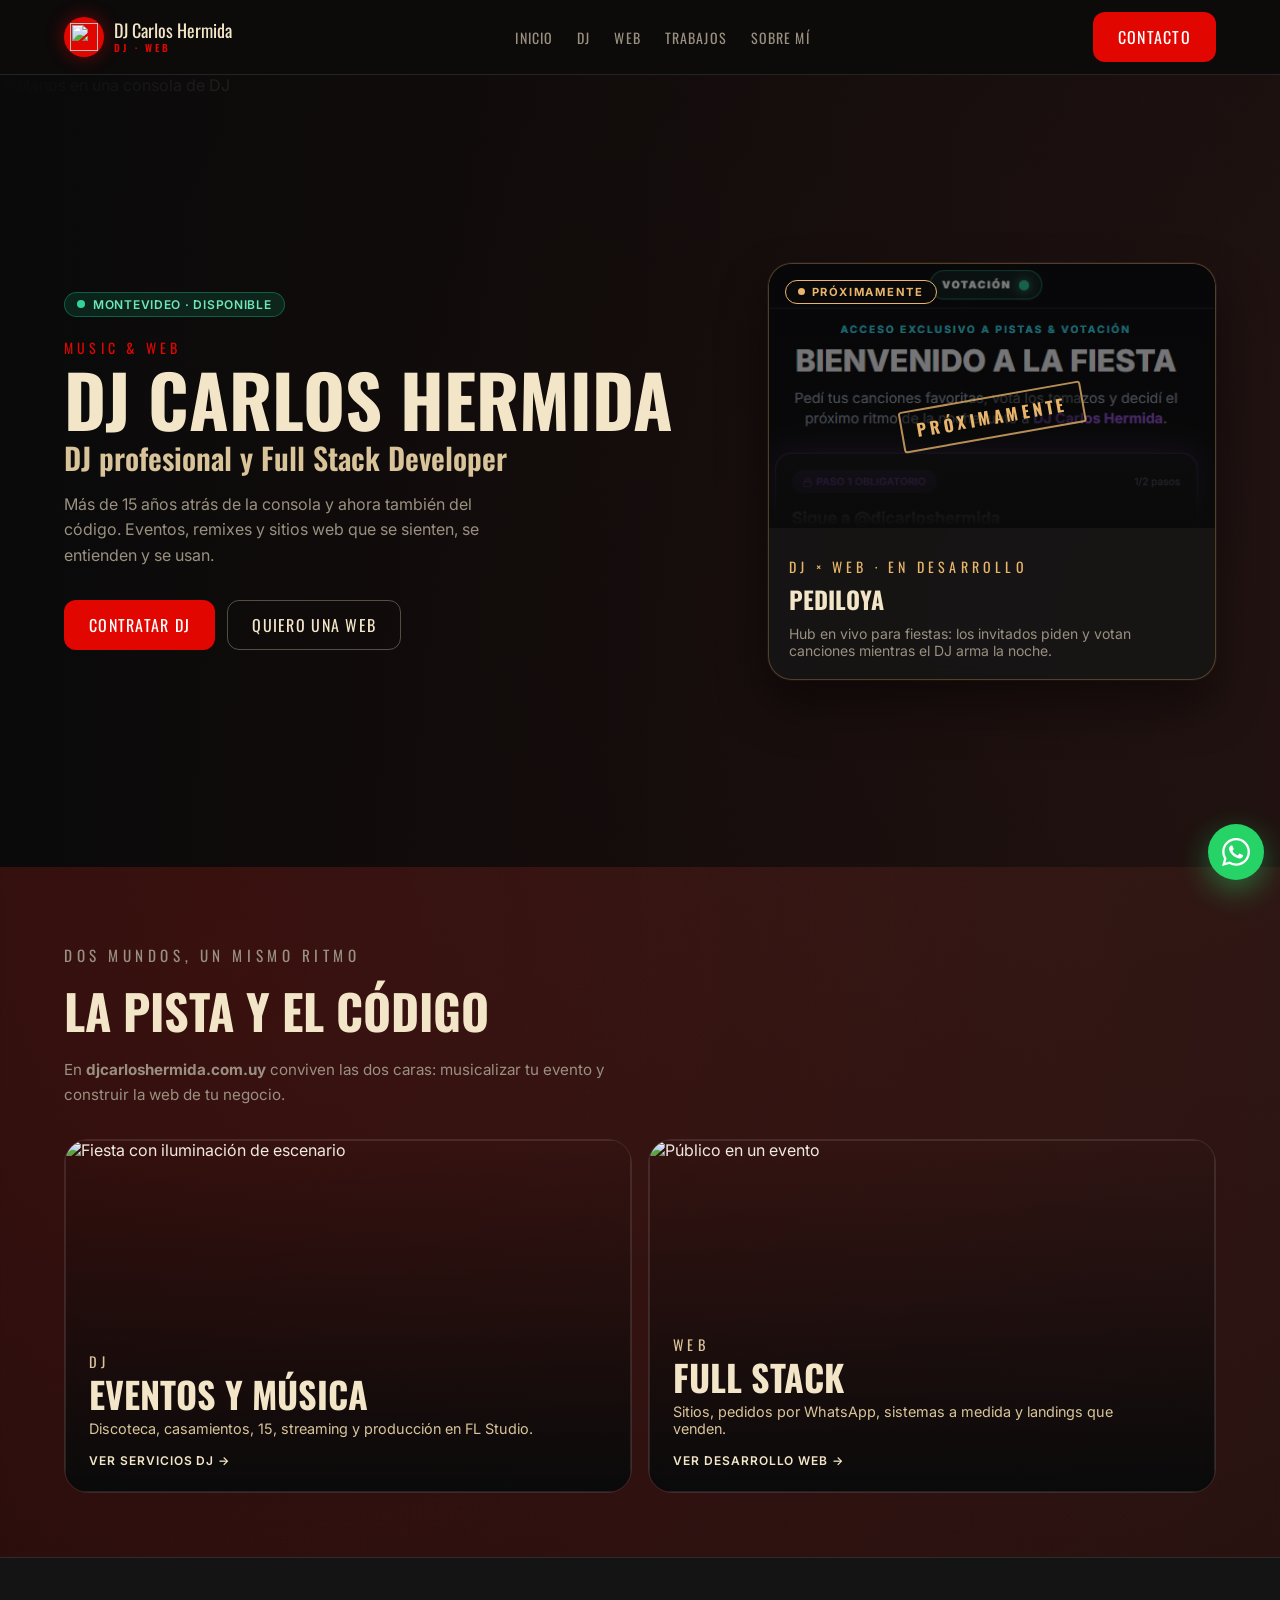
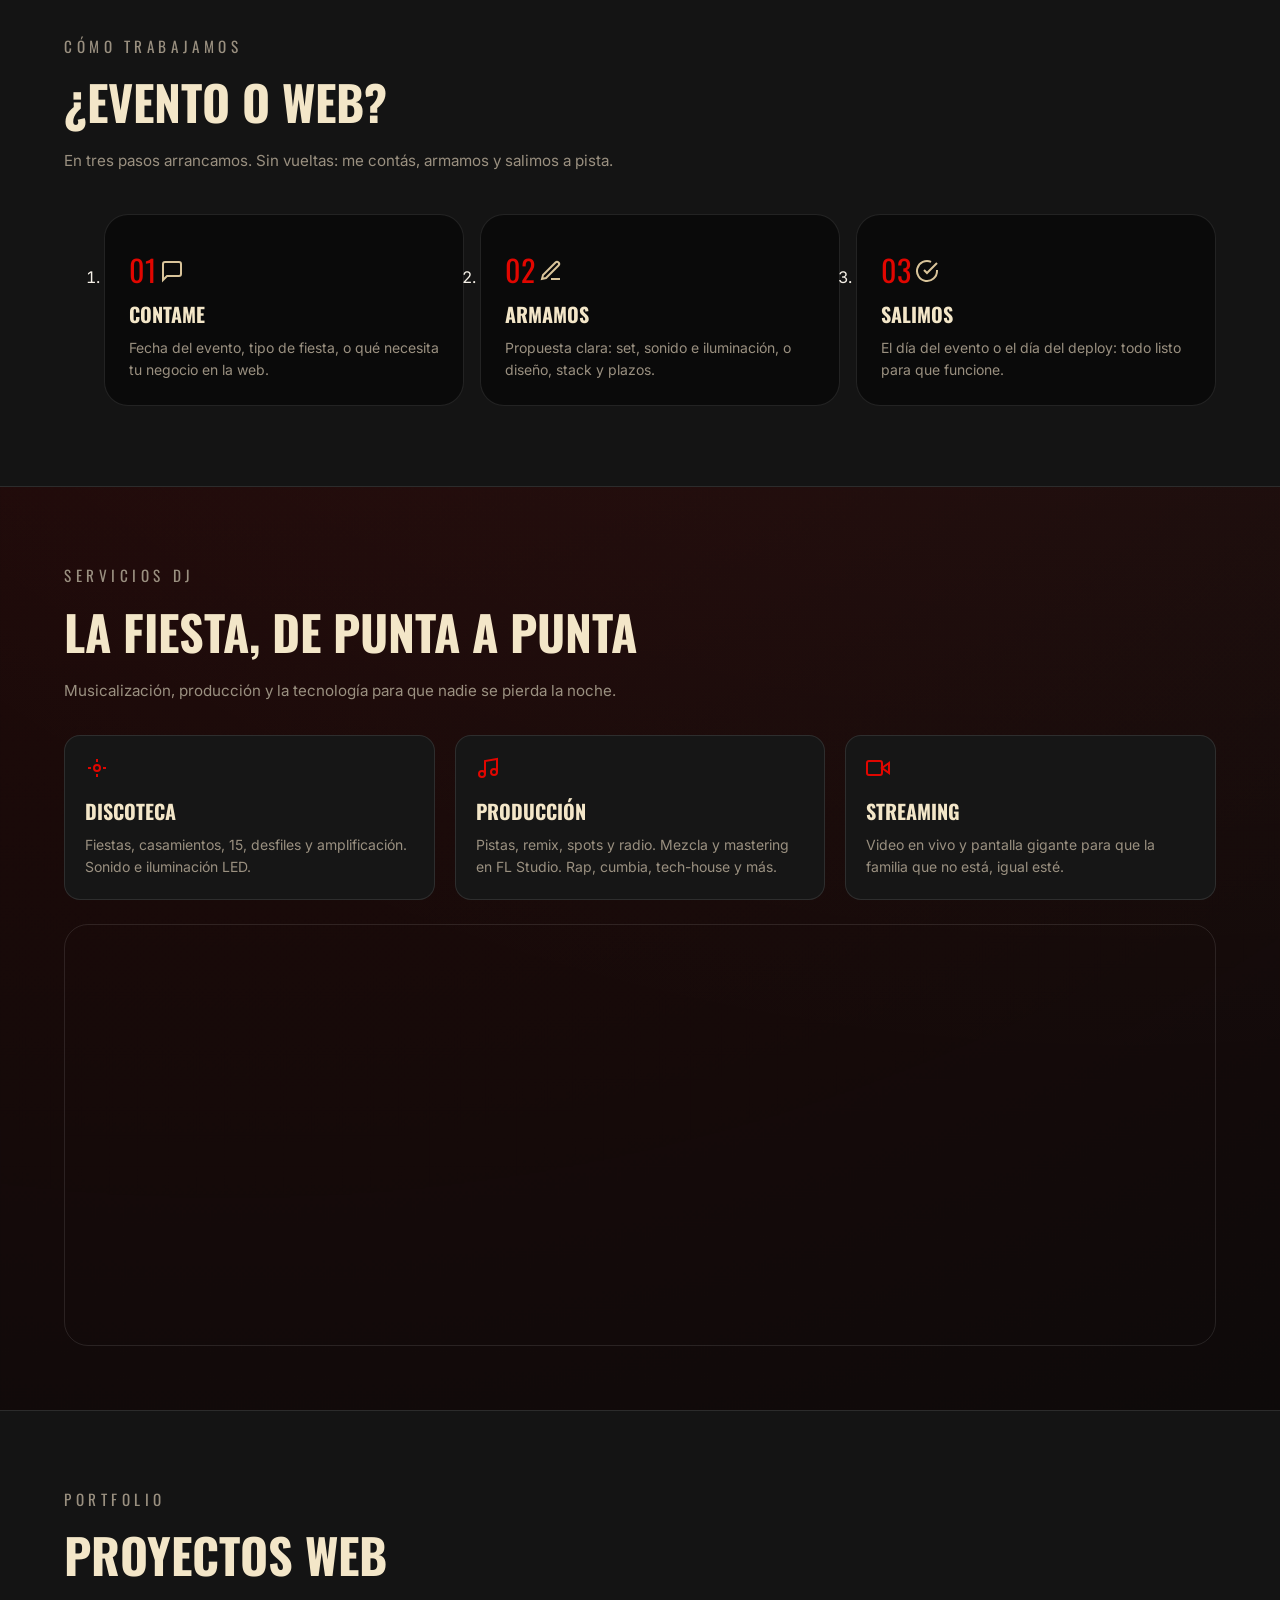
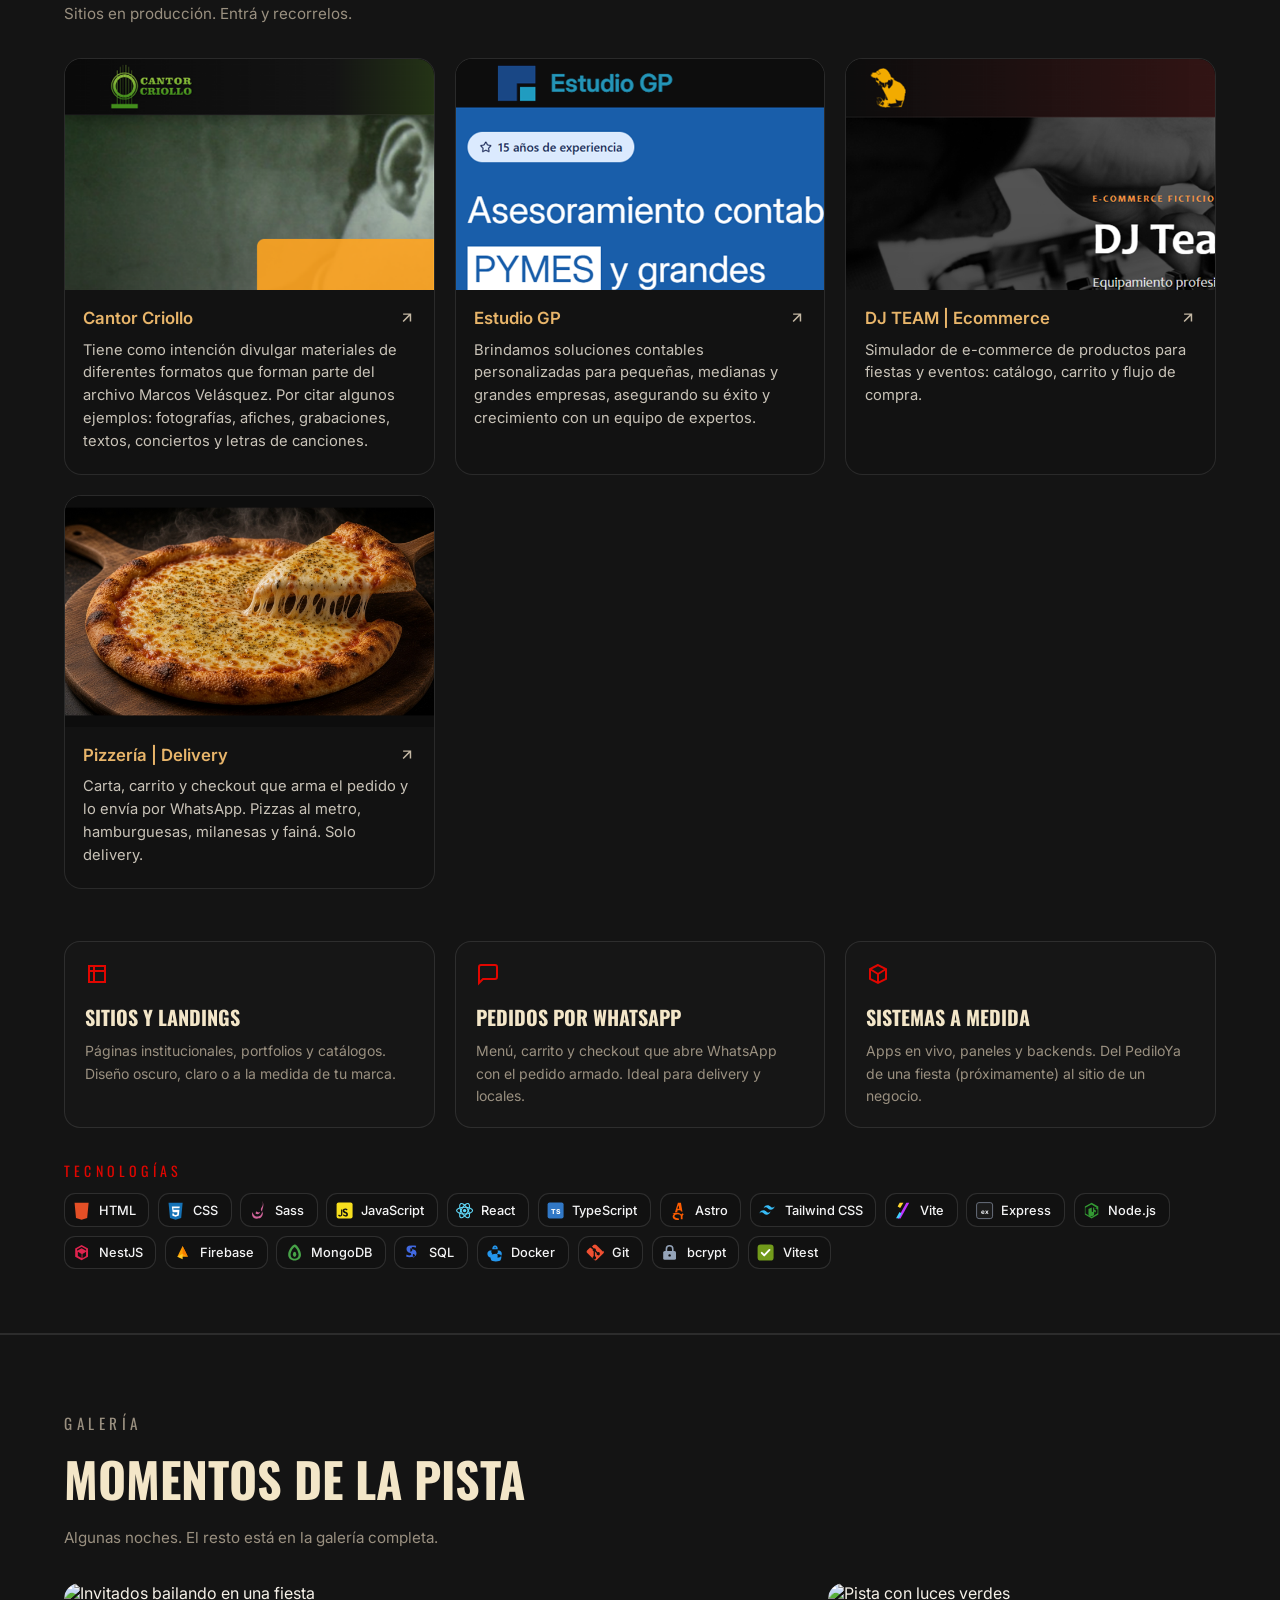
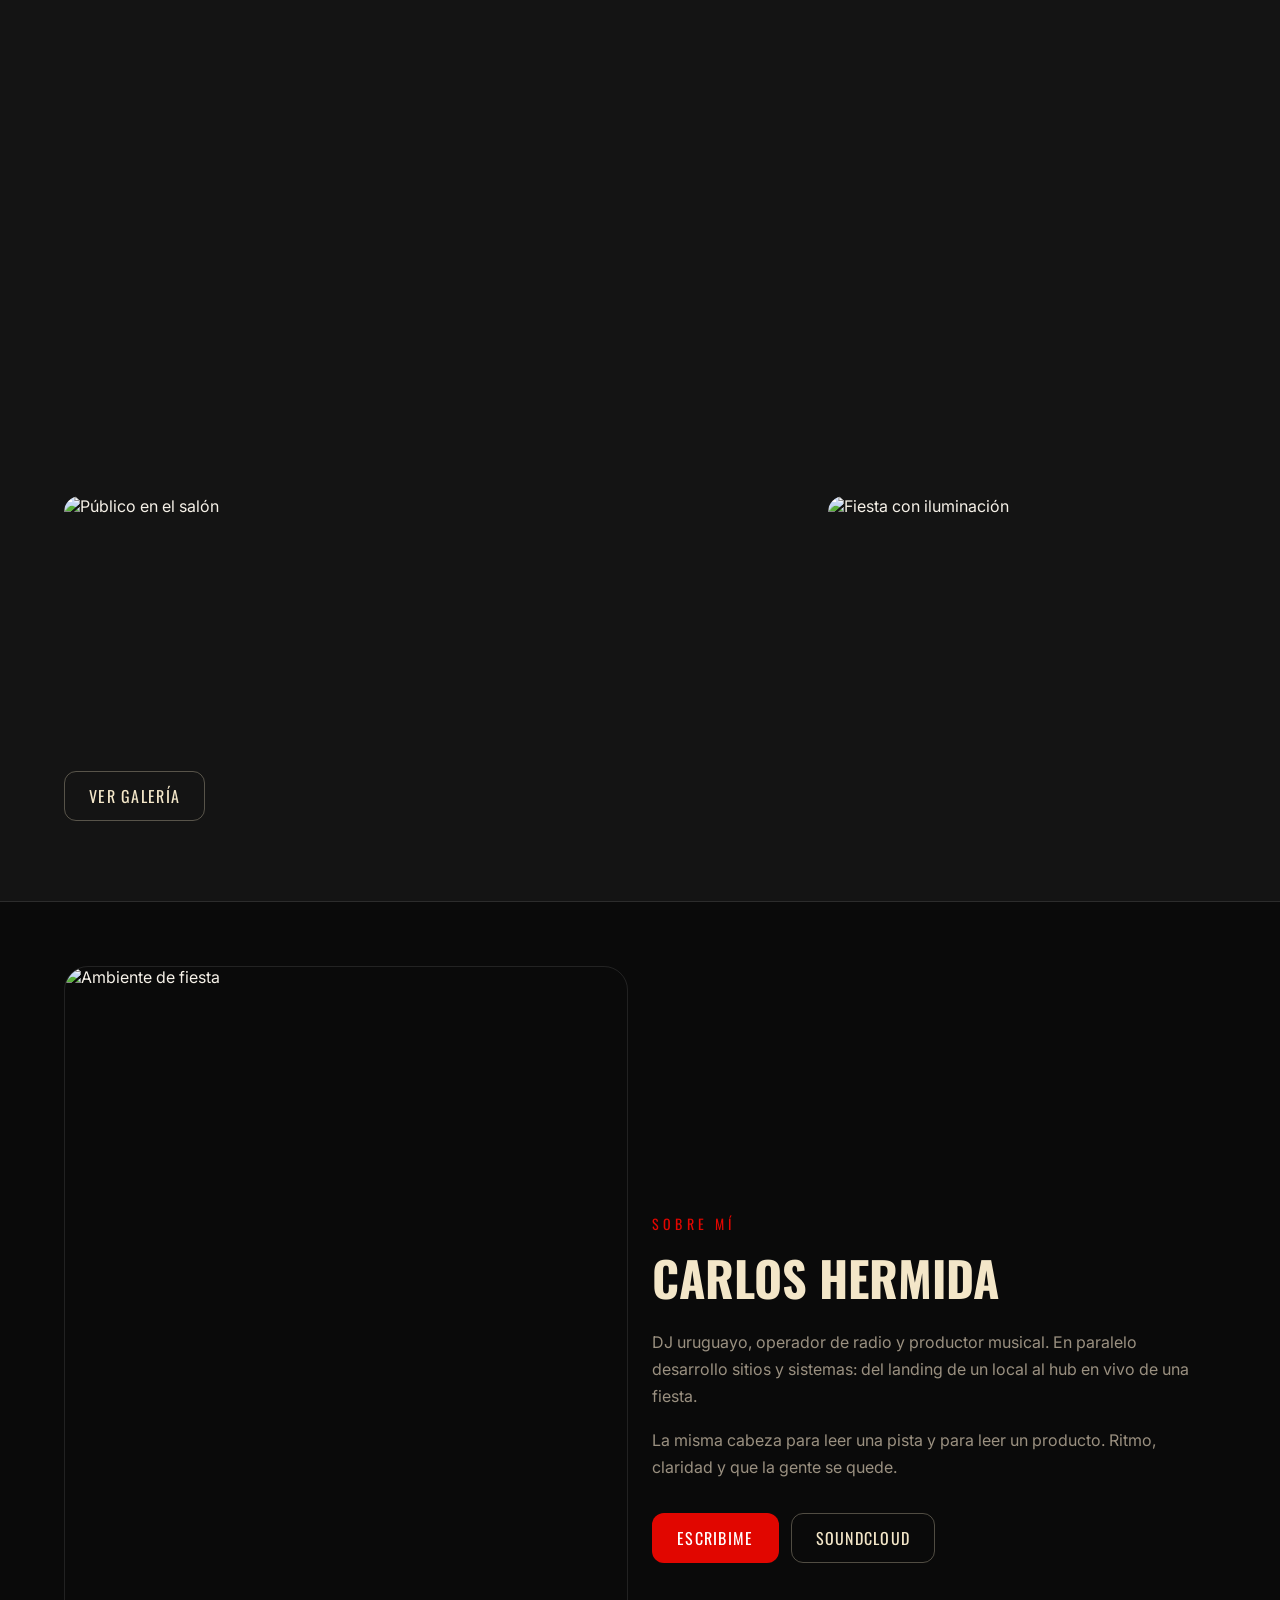
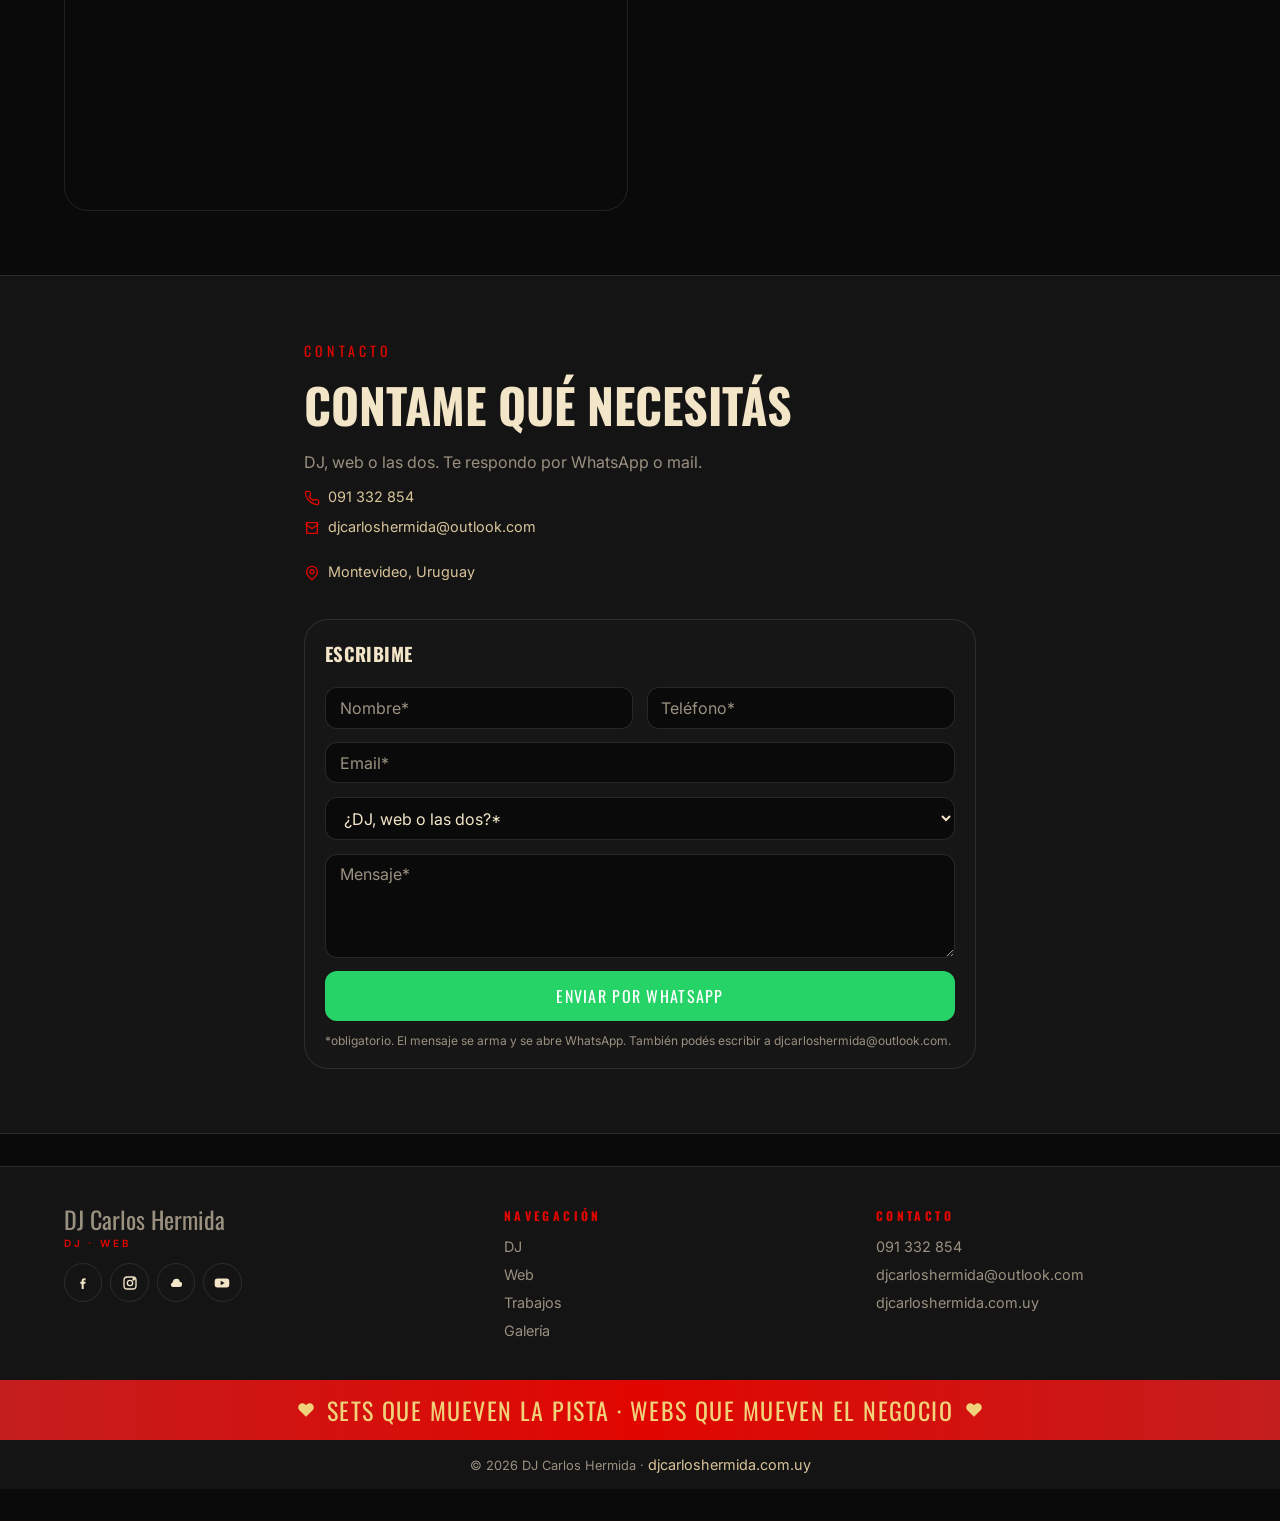
==== index.html @ e72c34e4 "UPDATE" ====
<!DOCTYPE html>
<html lang="es">
<head>
  <meta charset="UTF-8">
  <meta name="viewport" content="width=device-width, initial-scale=1.0, viewport-fit=cover">
  <meta name="theme-color" content="#0a0a0a">
  <title>DJ Carlos Hermida | DJ y Full Stack Developer en Montevideo</title>
  <meta name="description" content="DJ Carlos Hermida — DJ profesional y Full Stack Developer en Montevideo. Eventos, remixes y sitios web a medida. Music & Web en djcarloshermida.com.uy.">
  <link rel="canonical" href="https://djcarloshermida.com.uy/">
  <link rel="shortcut icon" href="img/favicon.ico" type="image/x-icon">
  <meta property="og:type" content="website">
  <meta property="og:locale" content="es_UY">
  <meta property="og:url" content="https://djcarloshermida.com.uy/">
  <meta property="og:title" content="DJ Carlos Hermida | DJ y Full Stack Developer">
  <meta property="og:description" content="Sets que mueven la pista. Webs que mueven el negocio. Eventos, producción musical y desarrollo web en Montevideo.">
  <meta property="og:image" content="https://djcarloshermida.com.uy/img/mbr-1620x1080.jpg">
  <meta property="og:site_name" content="DJ Carlos Hermida">
  <meta name="twitter:card" content="summary_large_image">
  <link rel="preconnect" href="https://fonts.googleapis.com">
  <link rel="preconnect" href="https://fonts.gstatic.com" crossorigin>
  <link href="https://fonts.googleapis.com/css2?family=Inter:wght@400;500;600;700&family=Oswald:wght@400;500;600;700&display=swap" rel="stylesheet">
  <link rel="stylesheet" href="css/site.css">
  <script type="application/ld+json">
  {
    "@context": "https://schema.org",
    "@type": "Person",
    "name": "Carlos Hermida",
    "alternateName": "DJ Carlos Hermida",
    "url": "https://djcarloshermida.com.uy/",
    "email": "djcarloshermida@outlook.com",
    "telephone": "+59891332854",
    "jobTitle": ["DJ", "Full Stack Developer"],
    "address": {
      "@type": "PostalAddress",
      "addressLocality": "Montevideo",
      "addressCountry": "UY"
    },
    "sameAs": [
      "https://www.facebook.com/djcarloshermida",
      "https://instagram.com/djcarloshermida",
      "https://soundcloud.com/djcarloshermida",
      "https://twitter.com/djcarloshermida",
      "https://www.youtube.com/djcarloshermida"
    ]
  }
  </script>
</head>
<body>
  <div class="texture site">
    <header class="header">
      <div class="wrap header-inner">
        <a class="brand" href="#inicio" aria-label="DJ Carlos Hermida inicio">
          <span class="brand-mark">
            <img src="img/logo2.png" alt="" width="40" height="40">
          </span>
          <span class="brand-title">
            DJ Carlos Hermida
            <span class="brand-sub">DJ · WEB</span>
          </span>
        </a>
        <nav class="nav-desktop" aria-label="Principal">
          <a href="#inicio">Inicio</a>
          <a href="#dj">DJ</a>
          <a href="#web">Web</a>
          <a href="#web">Trabajos</a>
          <a href="#sobre">Sobre mí</a>
        </nav>
        <div class="header-actions">
          <a class="btn btn-red" href="#contacto">Contacto</a>
          <button class="icon-btn nav-toggle" type="button" aria-label="Abrir menú" aria-expanded="false" data-nav-toggle>
            <svg width="20" height="20" viewBox="0 0 24 24" fill="none" stroke="currentColor" stroke-width="2" aria-hidden="true"><path d="M4 6h16M4 12h16M4 18h16"/></svg>
          </button>
        </div>
      </div>
      <nav class="nav-mobile wrap" data-nav-mobile aria-label="Móvil">
        <a href="#inicio">Inicio</a>
        <a href="#dj">DJ</a>
        <a href="#web">Web</a>
        <a href="#web">Trabajos</a>
        <a href="#sobre">Sobre mí</a>
        <a href="#contacto">Contacto</a>
      </nav>
    </header>

    <main>
      <section class="hero" id="inicio">
        <img class="hero-bg" src="img/mbr-1620x1080.jpg" alt="Manos en una consola de DJ" width="1620" height="1080">
        <div class="hero-overlay"></div>
        <div class="wrap hero-grid">
          <div>
            <span class="badge"><span class="badge-dot"></span> Montevideo · disponible</span>
            <p class="kicker" style="margin-top:1.25rem">MUSIC &amp; WEB</p>
            <h1>
              DJ Carlos Hermida
              <span class="hero-tag">DJ profesional y Full Stack Developer</span>
            </h1>
            <p class="lead">
              Más de 15 años atrás de la consola y ahora también del código.
              Eventos, remixes y sitios web que se sienten, se entienden y se usan.
            </p>
            <div class="hero-actions">
              <a class="btn btn-red" href="#dj">Contratar DJ</a>
              <a class="btn btn-ghost" href="#web">Quiero una web</a>
            </div>
          </div>

          <article class="feature-card feature-soon" aria-label="PediloYa, próximamente">
            <div class="feature-card-media">
              <img src="img/pediloya.png" alt="Vista previa de PediloYa: votación de canciones en la fiesta" width="1200" height="800">
              <span class="chip chip-soon">Próximamente</span>
              <span class="soon-stamp" aria-hidden="true">Próximamente</span>
            </div>
            <div class="feature-card-body">
              <p class="kicker">DJ × WEB · EN DESARROLLO</p>
              <h2>PediloYa</h2>
              <p>Hub en vivo para fiestas: los invitados piden y votan canciones mientras el DJ arma la noche.</p>
            </div>
          </article>
        </div>
      </section>

      <section class="section" id="caminos">
        <div class="wrap">
          <div class="section-head">
            <p class="kicker">DOS MUNDOS, UN MISMO RITMO</p>
            <h2>La pista y el código</h2>
            <p>
              En <strong>djcarloshermida.com.uy</strong> conviven las dos caras:
              musicalizar tu evento y construir la web de tu negocio.
            </p>
          </div>
          <div class="tracks">
            <a class="track" href="#dj">
              <img src="galeria/assets/images/5-1200x800.jpg" alt="Fiesta con iluminación de escenario" width="1200" height="800">
              <div class="track-shade"></div>
              <div class="track-body">
                <p class="kicker">DJ</p>
                <h3>Eventos y música</h3>
                <p>Discoteca, casamientos, 15, streaming y producción en FL Studio.</p>
                <span class="track-link">Ver servicios DJ →</span>
              </div>
            </a>
            <a class="track" href="#web">
              <img src="galeria/assets/images/11-1200x800.jpg" alt="Público en un evento" width="1200" height="800">
              <div class="track-shade"></div>
              <div class="track-body">
                <p class="kicker">WEB</p>
                <h3>Full Stack</h3>
                <p>Sitios, pedidos por WhatsApp, sistemas a medida y landings que venden.</p>
                <span class="track-link">Ver desarrollo web →</span>
              </div>
            </a>
          </div>
        </div>
      </section>

      <section class="section section-ink" id="proceso">
        <div class="wrap">
          <div class="section-head">
            <p class="kicker">CÓMO TRABAJAMOS</p>
            <h2>¿Evento o web?</h2>
            <p>En tres pasos arrancamos. Sin vueltas: me contás, armamos y salimos a pista.</p>
          </div>
          <ol class="grid-3">
            <li class="card">
              <span class="step-n">01</span>
              <svg class="icon" style="margin-top:1.25rem" viewBox="0 0 24 24" fill="none" stroke="currentColor" stroke-width="2" aria-hidden="true"><path d="M21 15a2 2 0 0 1-2 2H7l-4 4V5a2 2 0 0 1 2-2h14a2 2 0 0 1 2 2z"/></svg>
              <h3>Contame</h3>
              <p>Fecha del evento, tipo de fiesta, o qué necesita tu negocio en la web.</p>
            </li>
            <li class="card">
              <span class="step-n">02</span>
              <svg class="icon" style="margin-top:1.25rem" viewBox="0 0 24 24" fill="none" stroke="currentColor" stroke-width="2" aria-hidden="true"><path d="M12 20h9"/><path d="M16.5 3.5a2.1 2.1 0 0 1 3 3L7 19l-4 1 1-4Z"/></svg>
              <h3>Armamos</h3>
              <p>Propuesta clara: set, sonido e iluminación, o diseño, stack y plazos.</p>
            </li>
            <li class="card">
              <span class="step-n">03</span>
              <svg class="icon" style="margin-top:1.25rem" viewBox="0 0 24 24" fill="none" stroke="currentColor" stroke-width="2" aria-hidden="true"><path d="M22 11.08V12a10 10 0 1 1-5.93-9.14"/><path d="m22 4-10 10-3-3"/></svg>
              <h3>Salimos</h3>
              <p>El día del evento o el día del deploy: todo listo para que funcione.</p>
            </li>
          </ol>
        </div>
      </section>

      <section class="section" id="dj">
        <div class="wrap">
          <div class="section-head">
            <p class="kicker">SERVICIOS DJ</p>
            <h2>La fiesta, de punta a punta</h2>
            <p>Musicalización, producción y la tecnología para que nadie se pierda la noche.</p>
          </div>
          <div class="svc-list">
            <article class="svc">
              <svg class="icon icon-red" viewBox="0 0 24 24" fill="none" stroke="currentColor" stroke-width="2" aria-hidden="true"><circle cx="12" cy="12" r="3"/><path d="M3 12h3m12 0h3M12 3v3m0 12v3"/></svg>
              <h3>Discoteca</h3>
              <p>Fiestas, casamientos, 15, desfiles y amplificación. Sonido e iluminación LED.</p>
            </article>
            <article class="svc">
              <svg class="icon icon-red" viewBox="0 0 24 24" fill="none" stroke="currentColor" stroke-width="2" aria-hidden="true"><path d="M9 18V5l12-2v13"/><circle cx="6" cy="18" r="3"/><circle cx="18" cy="16" r="3"/></svg>
              <h3>Producción</h3>
              <p>Pistas, remix, spots y radio. Mezcla y mastering en FL Studio. Rap, cumbia, tech-house y más.</p>
            </article>
            <article class="svc">
              <svg class="icon icon-red" viewBox="0 0 24 24" fill="none" stroke="currentColor" stroke-width="2" aria-hidden="true"><path d="M23 7 16 12 23 17z"/><rect x="1" y="5" width="15" height="14" rx="2"/></svg>
              <h3>Streaming</h3>
              <p>Video en vivo y pantalla gigante para que la familia que no está, igual esté.</p>
            </article>
          </div>

          <div class="remix-frame" id="remix">
            <iframe
              title="Playlist Cachengue en SoundCloud"
              src="https://w.soundcloud.com/player/?url=https%3A//api.soundcloud.com/playlists/1186284883&color=%23e10600&auto_play=false&hide_related=false&show_comments=true&show_user=true&show_reposts=false&show_teaser=true"
              allow="autoplay"
              loading="lazy"></iframe>
          </div>
        </div>
      </section>

      <section class="section section-ink" id="web">
        <div class="wrap">
          <div class="section-head">
            <p class="kicker">PORTFOLIO</p>
            <h2>Proyectos web</h2>
            <p>Sitios en producción. Entrá y recorrelos.</p>
          </div>
          <div class="folio-grid">
            <a class="folio folio-shot" href="https://cantorcriolloweb.vercel.app/" target="_blank" rel="noopener noreferrer">
              <div class="folio-media">
                <img src="img/portfolio/cantor.png" alt="Captura del sitio Cantor Criollo" width="1280" height="800">
              </div>
              <div class="folio-body">
                <h3>
                  Cantor Criollo
                  <svg viewBox="0 0 24 24" fill="none" stroke="currentColor" stroke-width="2" aria-hidden="true"><path d="M7 17 17 7M7 7h10v10"/></svg>
                </h3>
                <p>Tiene como intención divulgar materiales de diferentes formatos que forman parte del archivo Marcos Velásquez. Por citar algunos ejemplos: fotografías, afiches, grabaciones, textos, conciertos y letras de canciones.</p>
              </div>
            </a>
            <a class="folio folio-shot" href="https://estudiogp.uy/" target="_blank" rel="noopener noreferrer">
              <div class="folio-media">
                <img src="img/portfolio/estudiogp.png" alt="Captura del sitio Estudio GP" width="1280" height="800">
              </div>
              <div class="folio-body">
                <h3>
                  Estudio GP
                  <svg viewBox="0 0 24 24" fill="none" stroke="currentColor" stroke-width="2" aria-hidden="true"><path d="M7 17 17 7M7 7h10v10"/></svg>
                </h3>
                <p>Brindamos soluciones contables personalizadas para pequeñas, medianas y grandes empresas, asegurando su éxito y crecimiento con un equipo de expertos.</p>
              </div>
            </a>
            <a class="folio folio-shot" href="https://djcarloshermida.vercel.app/" target="_blank" rel="noopener noreferrer">
              <div class="folio-media">
                <img src="img/portfolio/djteam.png" alt="Captura del e-commerce DJ Team" width="1280" height="800">
              </div>
              <div class="folio-body">
                <h3>
                  DJ TEAM | Ecommerce
                  <svg viewBox="0 0 24 24" fill="none" stroke="currentColor" stroke-width="2" aria-hidden="true"><path d="M7 17 17 7M7 7h10v10"/></svg>
                </h3>
                <p>Simulador de e-commerce de productos para fiestas y eventos: catálogo, carrito y flujo de compra.</p>
              </div>
            </a>
            <a class="folio" href="https://demopizzeriauy.vercel.app/" target="_blank" rel="noopener noreferrer">
              <div class="folio-media">
                <img src="img/portfolio/pizzeria.png" alt="Captura del sitio de pizzería con delivery" width="1280" height="800">
              </div>
              <div class="folio-body">
                <h3>
                  Pizzería | Delivery
                  <svg viewBox="0 0 24 24" fill="none" stroke="currentColor" stroke-width="2" aria-hidden="true"><path d="M7 17 17 7M7 7h10v10"/></svg>
                </h3>
                <p>Carta, carrito y checkout que arma el pedido y lo envía por WhatsApp. Pizzas al metro, hamburguesas, milanesas y fainá. Solo delivery.</p>
              </div>
            </a>
          </div>
          <div class="svc-list web-services">
            <article class="svc card-alt">
              <svg class="icon icon-red" viewBox="0 0 24 24" fill="none" stroke="currentColor" stroke-width="2" aria-hidden="true"><path d="M4 4h16v16H4z"/><path d="M4 9h16M9 4v16"/></svg>
              <h3>Sitios y landings</h3>
              <p>Páginas institucionales, portfolios y catálogos. Diseño oscuro, claro o a la medida de tu marca.</p>
            </article>
            <article class="svc card-alt">
              <svg class="icon icon-red" viewBox="0 0 24 24" fill="none" stroke="currentColor" stroke-width="2" aria-hidden="true"><path d="M21 15a2 2 0 0 1-2 2H7l-4 4V5a2 2 0 0 1 2-2h14a2 2 0 0 1 2 2z"/></svg>
              <h3>Pedidos por WhatsApp</h3>
              <p>Menú, carrito y checkout que abre WhatsApp con el pedido armado. Ideal para delivery y locales.</p>
            </article>
            <article class="svc card-alt">
              <svg class="icon icon-red" viewBox="0 0 24 24" fill="none" stroke="currentColor" stroke-width="2" aria-hidden="true"><path d="M12 3 4 7v10l8 4 8-4V7z"/><path d="M12 12 4 7m8 5 8-5m-8 5v9"/></svg>
              <h3>Sistemas a medida</h3>
              <p>Apps en vivo, paneles y backends. Del PediloYa de una fiesta (próximamente) al sitio de un negocio.</p>
            </article>
          </div>
          <p class="kicker stack-label">TECNOLOGÍAS</p>
          <ul class="stack">
            <li class="tech">
              <svg viewBox="0 0 24 24" aria-hidden="true"><path fill="#E34F26" d="M3.2 2.1h17.6L19 21.2 12 23.3 5 21.2 3.2 2.1zm4.9 7.2 5.9.2.2 5.3-3.2.9-3.1-.8-.2-1.9h1.7l.1.9 1.5.4 1.5-.4.2-2H8.3L8 7.1h8.4l-.2 2.1H8.1z"/></svg>
              HTML
            </li>
            <li class="tech">
              <svg viewBox="0 0 24 24" aria-hidden="true"><path fill="#1572B6" d="M3.2 2.1h17.6L19 21.2 12 23.3 5 21.2 3.2 2.1z"/><path fill="#fff" d="M6.8 6.8h10.4l-.3 2.3H9.2l.2 2h7.4l-.8 7.1L12 19.6l-3.9-1.1-.3-2.8h2.1l.1 1.3 2 .5 2-.5.3-2.8H8.3L7.3 6.8h-.5z"/></svg>
              CSS
            </li>
            <li class="tech">
              <svg viewBox="0 0 24 24" aria-hidden="true"><path fill="#CF649A" d="M12.8 21.3c-2.5 1.5-5.8 1.2-7.7-1-1.5-1.8-1.7-4.4-.7-6.4.3 1.8 1.2 3.4 2.6 4.4 2.4 1.8 5.8 1.5 7.8-.7 1.3-1.4 1.7-3.3 1.3-5.1.9 1.3 1.3 2.9 1 4.5-.4 2.2-1.9 4-3.9 4.9l-.4-.6zm4.4-4.7c-2.4-3.4.4-7.2.7-10.6.3-2.4-.4-4.5-1.4-6 1.7 3.1.4 6.5-.4 7.5-1.2 1.4-1.4 2.4-1.2 3.4.3 1.3 1.2 2.1 1.2 2.1s.6.9 1.1 2.1c.3.7.2 1.2 0 1.5zM8.4 14.8c.1-.8.5-1.5 1.1-2 .6.9 1.6 1.5 2.7 1.5.6 0 1.1-.1 1.6-.4-.1.9-.6 1.7-1.4 2.1-1.4.8-3.1.4-4-.1v-1.1z"/></svg>
              Sass
            </li>
            <li class="tech">
              <svg viewBox="0 0 24 24" aria-hidden="true"><rect width="20" height="20" x="2" y="2" rx="2.5" fill="#F7DF1E"/><path fill="#111" d="M9.2 16.7c0 1.7-1 2.6-2.6 2.6-1.4 0-2.3-.7-2.8-1.6l1.3-.8c.3.6.7 1 1.4 1 .7 0 1.1-.3 1.1-1.4v-6h1.6v6.2zm3.7 2.5c-1.6 0-2.6-.8-3.1-1.8l1.3-.8c.4.8.9 1.2 1.8 1.2.8 0 1.3-.4 1.3-1 0-.7-.5-1-1.5-1.4l-.5-.2c-1.5-.6-2.5-1.4-2.5-3.1 0-1.6 1.2-2.7 3.1-2.7 1.3 0 2.3.5 3 1.7l-1.3.8c-.3-.6-.8-.9-1.7-.9-.7 0-1.2.4-1.2 1 0 .6.4 1 1.5 1.4l.5.2c1.7.7 2.6 1.5 2.6 3.2 0 1.8-1.4 2.8-3.3 2.8z"/></svg>
              JavaScript
            </li>
            <li class="tech">
              <svg viewBox="0 0 24 24" aria-hidden="true"><circle cx="12" cy="12" r="2.1" fill="#61DAFB"/><g fill="none" stroke="#61DAFB" stroke-width="1.4"><ellipse cx="12" cy="12" rx="10" ry="4.2"/><ellipse cx="12" cy="12" rx="10" ry="4.2" transform="rotate(60 12 12)"/><ellipse cx="12" cy="12" rx="10" ry="4.2" transform="rotate(120 12 12)"/></g></svg>
              React
            </li>
            <li class="tech">
              <svg viewBox="0 0 24 24" aria-hidden="true"><rect width="20" height="20" x="2" y="2" rx="2.5" fill="#3178C6"/><text x="12" y="16.2" text-anchor="middle" fill="#fff" font-size="8.5" font-weight="800" font-family="Inter,Arial,sans-serif">TS</text></svg>
              TypeScript
            </li>
            <li class="tech">
              <svg viewBox="0 0 24 24" aria-hidden="true"><path fill="#FF5D01" d="M12.4 2.2 8.7 14.1h2.7l.7-2.5h3.5l.4 1.3 2.1.6L16.2 2.2h-3.8zm.6 3.2 1.1 4.2h-2.3l1.2-4.2z"/><path fill="#FF5D01" d="M5.4 16.2c1.4-1.1 3.5-1.5 5.5-1.5 2.5 0 4.6.7 5.5 2.1.5-.8 1.3-1.3 2.3-1.5l.8 1.9c-.8.2-1.3.8-1.3 1.7v3.9H16v-3.7c0-1.4-1.4-2.4-3.8-2.4-2.5 0-4.1 1-4.1 2.5 0 1.4 1.5 2.3 4 2.5l1.5.1v1.9l-1.6.1c-3.6-.2-6.2-1.8-6.2-4.5 0-1.2.5-2.2 1.6-3.1z"/></svg>
              Astro
            </li>
            <li class="tech">
              <svg viewBox="0 0 24 24" aria-hidden="true"><path fill="#38BDF8" d="M12.1 5.2c-2.8 0-4.5 1.4-5.2 4.2.9-1.4 2.1-1.9 3.4-1.6.8.2 1.3.7 1.9 1.3.9 1 2 1.7 3.5 1.7 2.8 0 4.5-1.4 5.2-4.2-.9 1.4-2.1 1.9-3.4 1.6-.8-.2-1.3-.7-1.9-1.3-.9-1-2-1.7-3.5-1.7zm-5.2 6.3C4.1 11.5 2.4 12.9 1.7 15.7c.9-1.4 2.1-1.9 3.4-1.6.8.2 1.3.7 1.9 1.3.9 1 2 1.7 3.5 1.7 2.8 0 4.5-1.4 5.2-4.2-.9 1.4-2.1 1.9-3.4 1.6-.8-.2-1.3-.7-1.9-1.3-.9-1-2-1.7-3.5-1.7z"/></svg>
              Tailwind CSS
            </li>
            <li class="tech">
              <svg viewBox="0 0 24 24" aria-hidden="true"><path fill="#BD34FE" d="M16.7 2.3 5.8 21.8h3.6L20.3 2.3z"/><path fill="#FFD62E" d="m8.4 2.3-2.6 4.6 3.2 1.8 4-6.4z"/><path fill="#41D1FF" d="m10.7 15.7-3.3 5.9H3.8l4.4-7.8z"/></svg>
              Vite
            </li>
            <li class="tech">
              <svg viewBox="0 0 24 24" aria-hidden="true"><rect width="20" height="20" x="2" y="2" rx="3" fill="#1a1a1a" stroke="#6b7280" stroke-width="1.2"/><text x="12" y="16" text-anchor="middle" fill="#e5e7eb" font-size="8" font-weight="700" font-family="Inter,Arial,sans-serif">ex</text></svg>
              Express
            </li>
            <li class="tech">
              <svg viewBox="0 0 24 24" aria-hidden="true"><path fill="#339933" d="M12 2.2 3.6 7v10L12 21.8 20.4 17V7L12 2.2zm-.3 2.3 6.3 3.6v2.2l-4.2-2.4v4.7c0 .9-.4 1.4-1.1 1.1-.3-.1-.5-.4-.5-.8V8.1L8.1 10v6.4c0 1.4.8 2.2 2.3 2.6 1.6.4 3.1 0 4-.9.5-.5.8-1.1.8-1.8v-3.2l2.1 1.2v-2.5l-2.1-1.2v-2.3l4.2 2.4v4.5L12 20.1 4.3 15.7V8.3l7.4-3.8z"/></svg>
              Node.js
            </li>
            <li class="tech">
              <svg viewBox="0 0 24 24" aria-hidden="true"><path fill="#E0234E" d="M12 2.4 4 6.8v10.4L12 21.6l8-4.4V6.8L12 2.4zm0 2.3 5.6 3.1v1.9L12 6.6 6.4 9.7V7.8L12 4.7zm-4.7 6.4 4.7 2.6v5.2l-4.7-2.6v-5.2zm10.3 0v5.2L13.1 19v-5.3l4.5-2.6z"/></svg>
              NestJS
            </li>
            <li class="tech">
              <svg viewBox="0 0 24 24" aria-hidden="true"><path fill="#FFA000" d="M5.4 17.3 12 3.8l6.6 13.5H5.4z"/><path fill="#F57C00" d="M12 3.8v9.6l6.6 3.9z"/><path fill="#FFCA28" d="M5.4 17.3 12 13.4v6.8z"/></svg>
              Firebase
            </li>
            <li class="tech">
              <svg viewBox="0 0 24 24" aria-hidden="true"><path fill="#47A248" d="M13.3 2.2c-.6-.3-1.4-.3-2 0C8.4 3.4 4 9.4 4 14.6c0 4.2 3.4 7.2 8 7.2s8-3 8-7.2c0-5.2-4.4-11.2-6.7-12.4zM12 19.6c-2.8 0-5-2-5-5 0-3.6 3-8.5 5-9.6 2 1.1 5 6 5 9.6 0 3-2.2 5-5 5z"/><ellipse cx="12" cy="14.2" rx="2.1" ry="3.4" fill="#47A248"/></svg>
              MongoDB
            </li>
            <li class="tech">
              <svg viewBox="0 0 24 24" aria-hidden="true"><path fill="#4169E1" d="M12.4 3c-1.2 0-2.3.2-3 .4V3.2C6.2 3.5 4.4 4.7 4.4 7.6c0 2.4 1.3 3.9 3.6 4.6 1.7.5 2.3.9 2.3 1.8 0 .9-.7 1.5-2 1.5-1.4 0-2.7-.4-3.8-1.1l-.6 2.6c1.2.5 2.8.8 4.4.8 1.4 0 2.6-.2 3.5-.6v.2c3.2-.3 5.1-1.6 5.1-4.6 0-2.5-1.4-3.9-3.7-4.7-1.7-.5-2.4-.9-2.4-1.8 0-.8.7-1.4 1.8-1.4 1.1 0 2.3.3 3.3.9l.6-2.5C15.4 3.3 13.9 3 12.4 3zm.2 10.7c.1 0 .1 0 .2.1 1.7.5 2.2 1.1 2.2 2.2 0 1.2-.9 1.9-2.6 2.1v-4.4zM9.4 6.6c.1 0 .1 0 .2.1 1.6.5 2.1 1.1 2.1 2.1 0 1.1-.8 1.8-2.5 2V6.6z"/></svg>
              SQL
            </li>
            <li class="tech">
              <svg viewBox="0 0 24 24" aria-hidden="true"><path fill="#2496ED" d="M13.7 3.2c-.3-.2-1.9-.2-2.3 0-2.4 1.1-2.2 4.6-2.2 4.6h6.8s.2-3.5-2.3-4.6zm-1.1 3.3a.7.7 0 1 1 0-1.4.7.7 0 0 1 0 1.4zM6.6 9.3S3 9.8 3 13.5s3.3 4.7 3.3 4.7h2.4s-.6-.7-.6-2.2.9-2.6.9-2.6-1.1-1.1-1.1-2.4.7-1.7.7-1.7H6.6zm10.8 0s3.6.5 3.6 4.2-3.3 4.7-3.3 4.7h-2.4s.6-.7.6-2.2-.9-2.6-.9-2.6 1.1-1.1 1.1-2.4-.7-1.7-.7-1.7h2zm-9.1 5.2s-1.5 1.2-1.5 3.3 1.6 4.4 1.6 4.4 1.8.9 5.2.9 5.3-.9 5.3-.9 1.6-2.3 1.6-4.4-1.6-3.3-1.6-3.3-2.2-1.1-5.3-1.1-5.3 1.1-5.3 1.1z"/></svg>
              Docker
            </li>
            <li class="tech">
              <svg viewBox="0 0 24 24" aria-hidden="true"><path fill="#F05032" d="M21.4 11.1 12.9 2.6a2.5 2.5 0 0 0-3.5 0L7.5 4.5l2.3 2.3a2 2 0 0 1 2.5 2.5l2.3 2.3a2 2 0 1 1-1.2 1.2l-2.2-2.2v6a2 2 0 1 1-1.6.1V10.4a2 2 0 0 1-1.1-2.6L5.2 5.5 1.6 9.1a2.5 2.5 0 0 0 0 3.5l8.5 8.5a2.5 2.5 0 0 0 3.5 0l8-8a2.5 2.5 0 0 0 0-3.5z"/></svg>
              Git
            </li>
            <li class="tech">
              <svg viewBox="0 0 24 24" aria-hidden="true"><rect x="4" y="10" width="16" height="11" rx="2" fill="#94a3b8"/><path fill="none" stroke="#94a3b8" stroke-width="2" d="M8 10V7.5a4 4 0 0 1 8 0V10"/><circle cx="12" cy="15.5" r="1.5" fill="#0a0a0a"/></svg>
              bcrypt
            </li>
            <li class="tech">
              <svg viewBox="0 0 24 24" aria-hidden="true"><rect width="20" height="20" x="2" y="2" rx="4" fill="#729B1B"/><path fill="none" stroke="#fff" stroke-width="2.4" stroke-linecap="round" stroke-linejoin="round" d="m7.2 12.3 3.1 3.2 6.5-6.8"/></svg>
              Vitest
            </li>
          </ul>
        </div>
      </section>

      <section class="section section-ink" id="galeria">
        <div class="wrap">
          <div class="section-head">
            <p class="kicker">GALERÍA</p>
            <h2>Momentos de la pista</h2>
            <p>Algunas noches. El resto está en la galería completa.</p>
          </div>
          <div class="gallery-grid">
            <a href="galeria.html"><img src="galeria/assets/images/2-1200x800.jpg" alt="Invitados bailando en una fiesta" width="1200" height="800"></a>
            <a href="galeria.html"><img src="galeria/assets/images/4-1200x800.jpg" alt="Pista con luces verdes" width="1200" height="800"></a>
            <a href="galeria.html"><img src="galeria/assets/images/6-1200x1600.jpg" alt="Detalle de un evento" width="1200" height="1600"></a>
            <a href="galeria.html"><img src="galeria/assets/images/10-1200x800.jpg" alt="Público en el salón" width="1200" height="800"></a>
            <a href="galeria.html"><img src="galeria/assets/images/12-1200x800.jpg" alt="Fiesta con iluminación" width="1200" height="800"></a>
            <a href="galeria.html"><img src="galeria/assets/images/16-1200x800.jpg" alt="Celebración" width="1200" height="800"></a>
          </div>
          <p style="margin-top:1.5rem">
            <a class="btn btn-ghost" href="galeria.html">Ver galería</a>
          </p>
        </div>
      </section>

      <section class="section" id="sobre">
        <div class="wrap about-grid">
          <div class="about-photo">
            <img src="img/marjorie-bertrand-107601-2000x3000.jpg" alt="Ambiente de fiesta" width="2000" height="3000">
          </div>
          <div>
            <p class="kicker">SOBRE MÍ</p>
            <h2 class="block-title">Carlos Hermida</h2>
            <p class="muted" style="margin-top:1rem;line-height:1.7">
              DJ uruguayo, operador de radio y productor musical.
              En paralelo desarrollo sitios y sistemas: del landing de un local
              al hub en vivo de una fiesta.
            </p>
            <p class="muted" style="margin-top:1rem;line-height:1.7">
              La misma cabeza para leer una pista y para leer un producto.
              Ritmo, claridad y que la gente se quede.
            </p>
            <div class="hero-actions">
              <a class="btn btn-red" href="#contacto">Escribime</a>
              <a class="btn btn-ghost" href="https://soundcloud.com/djcarloshermida/sets/cachengue" target="_blank" rel="noopener noreferrer">SoundCloud</a>
            </div>
          </div>
        </div>
      </section>

      <section class="section section-ink" id="contacto">
        <div class="wrap contact-block">
          <p class="kicker">CONTACTO</p>
          <h2 class="block-title">Contame qué necesitás</h2>
          <p class="muted" style="margin-top:0.75rem">DJ, web o las dos. Te respondo por WhatsApp o mail.</p>
          <div class="contact-meta">
            <a class="meta-row" href="https://wa.me/59891332854" target="_blank" rel="noopener noreferrer">
              <svg viewBox="0 0 24 24" fill="none" stroke="currentColor" stroke-width="2"><path d="M22 16.92v3a2 2 0 0 1-2.18 2 19.8 19.8 0 0 1-8.63-3.07 19.5 19.5 0 0 1-6-6A19.8 19.8 0 0 1 2.12 4.18 2 2 0 0 1 4.11 2h3a2 2 0 0 1 2 1.72c.13.96.35 1.9.66 2.8a2 2 0 0 1-.45 2.11L8.09 9.91a16 16 0 0 0 6 6l1.27-1.27a2 2 0 0 1 2.11-.45c.9.31 1.84.53 2.8.66A2 2 0 0 1 22 16.92z"/></svg>
              091 332 854
            </a>
            <a class="meta-row" href="mailto:djcarloshermida@outlook.com">
              <svg viewBox="0 0 24 24" fill="none" stroke="currentColor" stroke-width="2"><path d="M4 4h16v16H4z"/><path d="m22 6-10 7L2 6"/></svg>
              djcarloshermida@outlook.com
            </a>
            <p class="meta-row">
              <svg viewBox="0 0 24 24" fill="none" stroke="currentColor" stroke-width="2"><path d="M20 10c0 6-8 12-8 12s-8-6-8-12a8 8 0 1 1 16 0Z"/><circle cx="12" cy="10" r="3"/></svg>
              Montevideo, Uruguay
            </p>
          </div>
          <form class="form-card" id="form" style="margin-top:1.5rem">
            <h3 class="font-display" style="margin:0;color:var(--cream);text-transform:uppercase">Escribime</h3>
            <div class="form-grid two">
              <input class="input" name="name" autocomplete="name" placeholder="Nombre*" required>
              <input class="input" name="phone" inputmode="tel" autocomplete="tel" placeholder="Teléfono*" required>
              <input class="input span-2" name="email" type="email" autocomplete="email" placeholder="Email*" required>
              <select class="input span-2" name="topic" required>
                <option value="">¿DJ, web o las dos?*</option>
                <option value="DJ">Contratar DJ</option>
                <option value="Web">Quiero una web</option>
                <option value="DJ y Web">Las dos</option>
              </select>
              <textarea class="input span-2" name="message" placeholder="Mensaje*" required></textarea>
              <div class="span-2">
                <button class="btn btn-wa btn-full" type="submit">Enviar por WhatsApp</button>
                <p class="hint">*obligatorio. El mensaje se arma y se abre WhatsApp. También podés escribir a djcarloshermida@outlook.com.</p>
                <p class="form-status" data-form-status hidden></p>
              </div>
            </div>
          </form>
        </div>
      </section>
    </main>

    <footer class="footer">
      <div class="wrap footer-grid">
        <div>
          <a class="footer-brand" href="#inicio">
            <p>DJ Carlos Hermida</p>
            <span class="brand-sub">DJ · WEB</span>
          </a>
          <div class="socials">
            <a href="https://www.facebook.com/djcarloshermida" target="_blank" rel="noopener noreferrer" aria-label="Facebook">
              <svg width="16" height="16" viewBox="0 0 24 24" fill="currentColor"><path d="M13 10h3l-.5 3H13v8h-3v-8H8v-3h2V8.5C10 6.6 11.1 5 14 5c.9 0 1.8.1 1.8.1V8h-1.6c-1.1 0-1.2.5-1.2 1.2V10z"/></svg>
            </a>
            <a href="https://instagram.com/djcarloshermida" target="_blank" rel="noopener noreferrer" aria-label="Instagram">
              <svg width="16" height="16" viewBox="0 0 24 24" fill="none" stroke="currentColor" stroke-width="2"><rect x="3" y="3" width="18" height="18" rx="5"/><circle cx="12" cy="12" r="4"/><circle cx="17.5" cy="6.5" r="1" fill="currentColor"/></svg>
            </a>
            <a href="https://soundcloud.com/djcarloshermida" target="_blank" rel="noopener noreferrer" aria-label="SoundCloud">
              <svg width="16" height="16" viewBox="0 0 24 24" fill="currentColor"><path d="M17.5 10a4.5 4.5 0 0 0-4.3-4.5A6 6 0 0 0 7 11.2 3.5 3.5 0 0 0 7 18h10.5A3.5 3.5 0 0 0 21 14.5 3.5 3.5 0 0 0 17.5 10z"/></svg>
            </a>
            <a href="https://www.youtube.com/djcarloshermida" target="_blank" rel="noopener noreferrer" aria-label="YouTube">
              <svg width="16" height="16" viewBox="0 0 24 24" fill="currentColor"><path d="M23 12s0-3.2-.4-4.6c-.2-.8-.9-1.5-1.7-1.7C19.3 5.3 12 5.3 12 5.3s-7.3 0-8.9.4c-.8.2-1.5.9-1.7 1.7C1 8.8 1 12 1 12s0 3.2.4 4.6c.2.8.9 1.5 1.7 1.7 1.6.4 8.9.4 8.9.4s7.3 0 8.9-.4c.8-.2 1.5-.9 1.7-1.7.4-1.4.4-4.6.4-4.6zM10 15.5v-7l6 3.5-6 3.5z"/></svg>
            </a>
          </div>
        </div>
        <div>
          <h3>NAVEGACIÓN</h3>
          <ul>
            <li><a href="#dj">DJ</a></li>
            <li><a href="#web">Web</a></li>
            <li><a href="#web">Trabajos</a></li>
            <li><a href="galeria.html">Galería</a></li>
          </ul>
        </div>
        <div>
          <h3>CONTACTO</h3>
          <ul>
            <li><a href="https://wa.me/59891332854">091 332 854</a></li>
            <li><a href="mailto:djcarloshermida@outlook.com">djcarloshermida@outlook.com</a></li>
            <li><a href="https://djcarloshermida.com.uy/">djcarloshermida.com.uy</a></li>
          </ul>
        </div>
      </div>
      <div class="ribbon">
        <p>
          <svg width="18" height="18" viewBox="0 0 24 24" fill="currentColor" aria-hidden="true"><path d="M20.8 4.6a5.5 5.5 0 0 0-7.8 0L12 5.6l-1-1a5.5 5.5 0 0 0-7.8 7.8l1 1L12 21l7.8-7.6 1-1a5.5 5.5 0 0 0 0-7.8z"/></svg>
          Sets que mueven la pista · Webs que mueven el negocio
          <svg width="18" height="18" viewBox="0 0 24 24" fill="currentColor" aria-hidden="true"><path d="M20.8 4.6a5.5 5.5 0 0 0-7.8 0L12 5.6l-1-1a5.5 5.5 0 0 0-7.8 7.8l1 1L12 21l7.8-7.6 1-1a5.5 5.5 0 0 0 0-7.8z"/></svg>
        </p>
      </div>
      <p class="copy">© <span data-year></span> DJ Carlos Hermida · <a href="https://djcarloshermida.com.uy/">djcarloshermida.com.uy</a></p>
    </footer>
  </div>

  <a class="wa-fab" href="https://wa.me/59891332854" target="_blank" rel="noopener noreferrer" aria-label="Escribir por WhatsApp">
    <svg viewBox="0 0 24 24" fill="currentColor" aria-hidden="true"><path d="M17.472 14.382c-.297-.149-1.758-.867-2.03-.967-.273-.099-.471-.148-.67.15-.197.297-.767.966-.94 1.164-.173.199-.347.223-.644.075-.297-.15-1.255-.463-2.39-1.475-.883-.788-1.48-1.761-1.653-2.059-.173-.297-.018-.458.13-.606.134-.133.298-.347.446-.52.149-.174.198-.298.298-.497.099-.198.05-.371-.025-.52-.075-.149-.669-1.612-.916-2.207-.242-.579-.487-.5-.669-.51-.173-.008-.371-.01-.57-.01-.198 0-.52.074-.792.372-.272.297-1.04 1.016-1.04 2.479 0 1.462 1.065 2.875 1.213 3.074.149.198 2.096 3.2 5.077 4.487.709.306 1.262.489 1.694.625.712.227 1.36.195 1.871.118.571-.085 1.758-.719 2.006-1.413.248-.694.248-1.289.173-1.413-.074-.124-.272-.198-.57-.347m-5.421 7.403h-.004a9.87 9.87 0 01-5.031-1.378l-.361-.214-3.741.982.998-3.648-.235-.374a9.86 9.86 0 01-1.51-5.26c.001-5.45 4.436-9.884 9.888-9.884 2.64 0 5.122 1.03 6.988 2.898a9.825 9.825 0 012.893 6.994c-.003 5.45-4.435 9.884-9.885 9.884m8.413-18.297A11.815 11.815 0 0012.05 0C5.495 0 .16 5.335.157 11.892c0 2.096.547 4.142 1.588 5.945L.057 24l6.305-1.654a11.882 11.882 0 005.683 1.448h.005c6.554 0 11.89-5.335 11.893-11.893a11.821 11.821 0 00-3.48-8.413z"/></svg>
  </a>

  <script src="js/app.js" defer></script>
</body>
</html>
---- css/site.css ----
:root {
  --font-sans: "Inter", ui-sans-serif, system-ui, sans-serif;
  --font-display: "Oswald", ui-sans-serif, system-ui, sans-serif;
  --ink: #0a0a0a;
  --ink-2: #141414;
  --card: #161616;
  --line: #2a2a2a;
  --red: #e10600;
  --red-2: #c41e1e;
  --cream: #f3e6c8;
  --cream-2: #d9c49a;
  --muted: #9a9080;
  --gold: #f0d27a;
  --whatsapp: #25d366;
  --white-10: rgb(255 255 255 / 0.1);
  --radius: 1rem;
  --radius-lg: 1.5rem;
  --max: 72rem;
}

*,
*::before,
*::after {
  box-sizing: border-box;
}

html {
  scroll-behavior: smooth;
}

html,
body {
  min-height: 100%;
  background: var(--ink);
  color: #f6f1e8;
}

body {
  margin: 0;
  font-family: var(--font-sans);
  -webkit-font-smoothing: antialiased;
}

img {
  max-width: 100%;
  height: auto;
  display: block;
}

a {
  color: inherit;
  text-decoration: none;
}

button,
input,
select,
textarea {
  font: inherit;
}

.texture {
  background-image:
    radial-gradient(circle at 18% 12%, rgb(225 6 0 / 0.18), transparent 36%),
    radial-gradient(circle at 88% 8%, rgb(243 230 200 / 0.08), transparent 28%);
}

.wrap {
  width: min(100% - 2rem, var(--max));
  margin-inline: auto;
}

#web,
#dj,
#galeria,
#sobre,
#contacto,
#inicio {
  scroll-margin-top: 4.5rem;
}

.font-display {
  font-family: var(--font-display);
  letter-spacing: 0.02em;
}

.kicker {
  margin: 0;
  font-family: var(--font-display);
  font-size: 0.875rem;
  letter-spacing: 0.3em;
  color: var(--red);
}

.ribbon {
  background: linear-gradient(90deg, var(--red-2), var(--red) 50%, var(--red-2));
}

.site {
  min-height: 100vh;
  padding-bottom: 2rem;
}

/* Header */

.header {
  position: sticky;
  top: 0;
  z-index: 40;
  border-bottom: 1px solid var(--white-10);
  background: rgb(10 10 10 / 0.9);
  backdrop-filter: blur(12px);
}

.header-inner {
  display: flex;
  align-items: center;
  justify-content: space-between;
  gap: 1rem;
  padding: 0.75rem 0;
}

.brand {
  display: inline-flex;
  align-items: center;
  gap: 0.65rem;
  color: var(--cream);
}

.brand-mark {
  display: flex;
  width: 2.5rem;
  height: 2.5rem;
  flex-shrink: 0;
  align-items: center;
  justify-content: center;
  overflow: hidden;
  border-radius: 999px;
  background: var(--red);
  box-shadow: 0 0 18px rgb(225 6 0 / 0.45);
}

.brand-mark img {
  width: 1.7rem;
  height: 1.7rem;
  object-fit: contain;
}

.brand-title {
  font-family: var(--font-display);
  font-size: 1.125rem;
  line-height: 1;
}

.brand-sub {
  display: block;
  margin-top: 0.2rem;
  font-size: 0.625rem;
  font-weight: 600;
  letter-spacing: 0.28em;
  color: var(--red);
}

.nav-desktop {
  display: none;
  align-items: center;
  gap: 1.5rem;
}

.nav-desktop a,
.nav-mobile a {
  font-family: var(--font-display);
  font-size: 0.875rem;
  letter-spacing: 0.08em;
  text-transform: uppercase;
  color: var(--muted);
}

.nav-desktop a:hover,
.nav-desktop a.is-active,
.nav-mobile a:hover,
.nav-mobile a.is-active {
  color: var(--cream);
}

.header-actions {
  display: flex;
  align-items: center;
  gap: 0.75rem;
}

.icon-btn {
  display: inline-flex;
  width: 2.5rem;
  height: 2.5rem;
  align-items: center;
  justify-content: center;
  border: 1px solid var(--white-10);
  border-radius: 999px;
  background: var(--card);
  color: var(--cream);
  cursor: pointer;
}

.icon-btn:hover {
  border-color: var(--red);
}

.nav-toggle {
  display: inline-flex;
}

.nav-mobile {
  display: none;
  flex-direction: column;
  gap: 0.75rem;
  padding: 0.75rem 1rem 1rem;
  border-top: 1px solid var(--white-10);
}

.nav-mobile.is-open {
  display: flex;
}

/* Buttons & chips */

.btn {
  display: inline-flex;
  align-items: center;
  justify-content: center;
  gap: 0.4rem;
  border-radius: 0.75rem;
  padding: 0.75rem 1.5rem;
  font-family: var(--font-display);
  letter-spacing: 0.08em;
  text-transform: uppercase;
  border: 1px solid transparent;
  cursor: pointer;
}

.btn-red {
  background: var(--red);
  color: #fff;
}

.btn-red:hover {
  background: var(--red-2);
}

.btn-ghost {
  border-color: rgb(243 230 200 / 0.3);
  color: var(--cream);
  background: transparent;
}

.btn-ghost:hover {
  border-color: var(--cream);
}

.btn-wa {
  background: var(--whatsapp);
  color: #fff;
}

.btn-wa:hover {
  filter: brightness(1.1);
}

.btn-full {
  width: 100%;
}

.badge {
  display: inline-flex;
  align-items: center;
  gap: 0.5rem;
  border: 1px solid rgb(16 185 129 / 0.4);
  background: rgb(16 185 129 / 0.15);
  color: #6ee7b7;
  border-radius: 999px;
  padding: 0.25rem 0.75rem;
  font-size: 0.75rem;
  font-weight: 600;
  letter-spacing: 0.06em;
  text-transform: uppercase;
}

.badge-dot {
  width: 0.5rem;
  height: 0.5rem;
  border-radius: 999px;
  background: #34d399;
}

/* Hero */

.hero {
  position: relative;
  overflow: hidden;
  min-height: 88vh;
}

.hero-bg {
  position: absolute;
  inset: 0;
  width: 100%;
  height: 100%;
  object-fit: cover;
}

.hero-overlay {
  position: absolute;
  inset: 0;
  background: linear-gradient(to right, var(--ink), rgb(10 10 10 / 0.75), rgb(10 10 10 / 0.4));
}

.hero-grid {
  position: relative;
  display: grid;
  align-items: center;
  gap: 2.5rem;
  min-height: 88vh;
  padding: 4rem 0;
}

.hero h1 {
  margin: 0.5rem 0 0;
  font-family: var(--font-display);
  font-size: clamp(2.8rem, 8vw, 4.5rem);
  text-transform: uppercase;
  line-height: 0.92;
  color: var(--cream);
}

.hero-tag {
  display: block;
  margin-top: 0.75rem;
  font-size: clamp(1.25rem, 3vw, 1.875rem);
  font-weight: 600;
  text-transform: none;
  letter-spacing: 0;
  color: var(--cream-2);
}

.hero p.lead {
  max-width: 28rem;
  margin: 1.25rem 0 0;
  color: var(--muted);
  font-size: 1rem;
  line-height: 1.6;
}

.hero-actions {
  display: flex;
  flex-wrap: wrap;
  gap: 0.75rem;
  margin-top: 2rem;
}

.feature-card {
  overflow: hidden;
  border-radius: var(--radius-lg);
  border: 1px solid var(--white-10);
  background: rgb(22 22 22 / 0.8);
  box-shadow: 0 25px 50px rgb(0 0 0 / 0.45);
  backdrop-filter: blur(8px);
}

.feature-card-media {
  position: relative;
  height: 13rem;
}

.feature-card-media img {
  width: 100%;
  height: 100%;
  object-fit: cover;
}

.feature-card-media::after {
  content: "";
  position: absolute;
  inset: 0;
  background: linear-gradient(to top, var(--ink), transparent);
}

.chip {
  position: absolute;
  left: 1rem;
  top: 1rem;
  z-index: 1;
  border-radius: 999px;
  padding: 0.25rem 0.75rem;
  font-size: 0.7rem;
  font-weight: 700;
  letter-spacing: 0.08em;
  text-transform: uppercase;
  color: #fff;
}

.chip-soon {
  display: inline-flex;
  align-items: center;
  gap: 0.4rem;
  background: rgb(10 10 10 / 0.86);
  border: 1px solid #e8b56a;
  color: #e8b56a;
  letter-spacing: 0.16em;
}

.chip-soon::before {
  content: "";
  width: 0.45rem;
  height: 0.45rem;
  border-radius: 999px;
  background: #e8b56a;
  box-shadow: 0 0 0 0 rgb(232 181 106 / 0.7);
  animation: soon-pulse 1.8s ease-out infinite;
}

@keyframes soon-pulse {
  70% {
    box-shadow: 0 0 0 8px rgb(232 181 106 / 0);
  }
  100% {
    box-shadow: 0 0 0 0 rgb(232 181 106 / 0);
  }
}

.feature-soon {
  border-color: rgb(232 181 106 / 0.28);
  box-shadow:
    0 25px 50px rgb(0 0 0 / 0.45),
    0 0 0 1px rgb(232 181 106 / 0.08);
}

.feature-soon .feature-card-media {
  height: 16.5rem;
}

.feature-soon .feature-card-media img {
  filter: saturate(0.72) brightness(0.62);
  object-position: top center;
}

.feature-soon .feature-card-media::after {
  background:
    linear-gradient(to top, var(--ink) 0%, rgb(10 10 10 / 0.28) 42%, rgb(10 10 10 / 0.18) 100%);
}

.soon-stamp {
  position: absolute;
  z-index: 1;
  left: 50%;
  top: 58%;
  transform: translate(-50%, -50%) rotate(-10deg);
  padding: 0.4rem 0.85rem;
  border: 2px solid rgb(232 181 106 / 0.78);
  border-radius: 0.2rem;
  font-family: var(--font-display);
  font-size: 1.05rem;
  font-weight: 700;
  letter-spacing: 0.22em;
  text-transform: uppercase;
  color: #e8b56a;
  background: rgb(10 10 10 / 0.42);
  white-space: nowrap;
  pointer-events: none;
}

.feature-soon .kicker {
  color: #e8b56a;
}

.feature-card-body {
  padding: 1.25rem;
}

.feature-card-body h2 {
  margin: 0.25rem 0 0;
  font-family: var(--font-display);
  font-size: 1.5rem;
  text-transform: uppercase;
  color: var(--cream);
}

.feature-card-body p {
  margin: 0.5rem 0 0;
  color: var(--muted);
  font-size: 0.875rem;
}

/* Sections */

.section {
  padding: 4rem 0;
}

.section-head {
  max-width: 36rem;
}

.section-head h2,
.block-title {
  margin: 0.5rem 0 0;
  font-family: var(--font-display);
  font-size: clamp(1.875rem, 5vw, 3rem);
  text-transform: uppercase;
  color: var(--cream);
}

.section-head p,
.muted {
  color: var(--muted);
}

.section-head p {
  margin: 0.75rem 0 0;
  font-size: 0.95rem;
  line-height: 1.6;
}

.section-ink {
  border-block: 1px solid var(--white-10);
  background: var(--ink-2);
}

.grid-3 {
  display: grid;
  gap: 1rem;
  margin-top: 2.5rem;
}

.grid-2 {
  display: grid;
  gap: 1rem;
}

.card {
  border-radius: var(--radius-lg);
  border: 1px solid var(--white-10);
  background: var(--ink);
  padding: 1.5rem;
}

.card-alt {
  background: var(--ink-2);
}

.step-n {
  font-family: var(--font-display);
  font-size: 1.875rem;
  line-height: 1;
  color: var(--red);
}

.card h3,
.svc h3,
.project h3 {
  margin: 0.75rem 0 0;
  font-family: var(--font-display);
  font-size: 1.25rem;
  text-transform: uppercase;
  color: var(--cream);
}

.card p,
.svc p,
.project p {
  margin: 0.5rem 0 0;
  color: var(--muted);
  font-size: 0.875rem;
  line-height: 1.6;
}

.icon {
  width: 1.5rem;
  height: 1.5rem;
  color: var(--cream-2);
}

.icon-red {
  color: var(--red);
}

/* Dual tracks */

.tracks {
  display: grid;
  gap: 1rem;
  margin-top: 2rem;
}

.track {
  position: relative;
  overflow: hidden;
  min-height: 22rem;
  border-radius: var(--radius-lg);
  border: 1px solid var(--white-10);
}

.track img {
  position: absolute;
  inset: 0;
  width: 100%;
  height: 100%;
  object-fit: cover;
  transition: transform 0.7s ease;
}

.track:hover img {
  transform: scale(1.05);
}

.track-shade {
  position: absolute;
  inset: 0;
  background: linear-gradient(to top, var(--ink), rgb(10 10 10 / 0.45), transparent);
  box-shadow: inset 0 0 0 1px var(--white-10);
}

.track:hover .track-shade {
  box-shadow: inset 0 0 0 1px rgb(225 6 0 / 0.7);
}

.track-body {
  position: relative;
  display: flex;
  height: 100%;
  min-height: 22rem;
  flex-direction: column;
  justify-content: flex-end;
  padding: 1.5rem;
}

.track-body h3 {
  margin: 0.25rem 0 0;
  font-family: var(--font-display);
  font-size: 2.25rem;
  text-transform: uppercase;
  line-height: 1;
  color: var(--cream);
}

.track-body p {
  max-width: 28rem;
  margin: 0.5rem 0 0;
  color: var(--cream-2);
  font-size: 0.9rem;
}

.track-link {
  margin-top: 1rem;
  display: inline-flex;
  align-items: center;
  gap: 0.25rem;
  font-size: 0.75rem;
  font-weight: 600;
  letter-spacing: 0.08em;
  text-transform: uppercase;
  color: var(--cream);
}

/* Services & stack */

.svc-list,
.project-grid {
  display: grid;
  gap: 1.25rem;
  margin-top: 2rem;
}

.web-services {
  margin-top: 3.25rem;
}

.svc {
  border-radius: var(--radius);
  border: 1px solid var(--white-10);
  background: var(--card);
  padding: 1.25rem;
}

.tags {
  display: flex;
  flex-wrap: wrap;
  gap: 0.4rem;
  margin-top: 1rem;
}

.tag {
  border: 1px solid var(--white-10);
  border-radius: 999px;
  padding: 0.2rem 0.65rem;
  font-size: 0.7rem;
  letter-spacing: 0.04em;
  color: var(--cream-2);
}

.stack-label {
  margin: 2rem 0 0.75rem;
}

.stack {
  display: flex;
  flex-wrap: wrap;
  gap: 0.55rem;
  margin: 0;
  padding: 0;
  list-style: none;
}

.tech {
  display: inline-flex;
  align-items: center;
  gap: 0.45rem;
  border: 1px solid rgb(255 255 255 / 0.12);
  background: #111;
  border-radius: 0.7rem;
  padding: 0.38rem 0.8rem 0.38rem 0.45rem;
  color: #f4f4f5;
  font-size: 0.8rem;
  font-weight: 500;
}

.tech svg {
  width: 1.2rem;
  height: 1.2rem;
  flex-shrink: 0;
}

/* Portfolio */

.folio-grid {
  display: grid;
  gap: 1.25rem;
  margin-top: 2rem;
  grid-template-columns: 1fr;
}

.folio {
  overflow: hidden;
  border-radius: 1.1rem;
  border: 1px solid var(--white-10);
  background: #121212;
  color: inherit;
}

.folio:hover {
  border-color: rgb(225 6 0 / 0.45);
}

.folio-media {
  aspect-ratio: 16 / 10;
  overflow: hidden;
  background: #0d0d0d;
}

.folio-media img {
  width: 100%;
  height: 100%;
  object-fit: cover;
  object-position: center top;
  transition: transform 0.5s ease;
}

.folio-shot img {
  transform: scale(1.96);
  transform-origin: center top;
}

.folio:hover .folio-media img {
  transform: scale(1.04);
}

.folio:hover .folio-shot img {
  transform: scale(2.04);
}

.folio-body {
  padding: 1.15rem 1.15rem 1.35rem;
}

.folio-body h3 {
  display: flex;
  align-items: center;
  justify-content: space-between;
  gap: 0.75rem;
  margin: 0;
  font-family: var(--font-sans);
  font-size: 1.05rem;
  font-weight: 600;
  letter-spacing: 0;
  text-transform: none;
  color: #e8b56a;
}

.folio-body h3 svg {
  width: 1.1rem;
  height: 1.1rem;
  flex-shrink: 0;
  color: #c4b8a4;
}

.folio-body p {
  margin: 0.65rem 0 0;
  color: #c9c3b8;
  font-size: 0.92rem;
  line-height: 1.55;
  font-weight: 400;
}

/* Remix */

.remix-frame {
  margin-top: 1.5rem;
  overflow: hidden;
  border-radius: var(--radius-lg);
  border: 1px solid var(--white-10);
}

.remix-frame iframe {
  display: block;
  width: 100%;
  height: 420px;
  border: 0;
}

/* Gallery */

.gallery-grid {
  display: grid;
  grid-template-columns: 1fr 1fr;
  gap: 0.75rem;
  margin-top: 2rem;
}

.gallery-grid a,
.gallery-grid img {
  border-radius: 1rem;
}

.gallery-grid img {
  width: 100%;
  height: 100%;
  object-fit: cover;
  min-height: 10rem;
}

.gallery-grid a:first-child {
  grid-column: 1 / -1;
}

.gallery-grid a:first-child img {
  min-height: 16rem;
}

/* About */

.about-grid {
  display: grid;
  gap: 1.5rem;
  align-items: center;
}

.about-photo {
  overflow: hidden;
  border-radius: var(--radius-lg);
  border: 1px solid var(--white-10);
  min-height: 22rem;
}

.about-photo img {
  width: 100%;
  height: 100%;
  object-fit: cover;
  min-height: 22rem;
}

/* Contact */

.contact-block {
  max-width: 42rem;
}

.form-card {
  border-radius: var(--radius-lg);
  border: 1px solid var(--white-10);
  background: var(--card);
  padding: 1.25rem;
}

.form-grid {
  display: grid;
  gap: 0.85rem;
  margin-top: 1.25rem;
}

.input {
  width: 100%;
  border-radius: 0.75rem;
  border: 1px solid rgb(255 255 255 / 0.12);
  background: var(--ink);
  padding: 0.6rem 0.85rem;
  color: var(--cream);
  outline: none;
}

.input::placeholder {
  color: var(--muted);
}

.input option {
  background: var(--ink);
  color: var(--cream);
}

.input:focus {
  border-color: var(--red);
}

textarea.input {
  min-height: 6.5rem;
  resize: vertical;
}

.form-status {
  margin: 0.5rem 0 0;
  font-size: 0.875rem;
}

.form-status.ok {
  color: #6ee7b7;
}

.form-status.err {
  color: #fca5a5;
}

.hint {
  margin: 0.75rem 0 0;
  font-size: 0.75rem;
  color: var(--muted);
}

.contact-meta {
  display: grid;
  gap: 0.75rem;
  margin-top: 1rem;
  color: var(--cream-2);
  font-size: 0.9rem;
}

.contact-meta a:hover {
  color: var(--cream);
}

.meta-row {
  display: flex;
  align-items: flex-start;
  gap: 0.5rem;
}

.meta-row svg {
  width: 1rem;
  height: 1rem;
  flex-shrink: 0;
  margin-top: 0.15rem;
  color: var(--red);
}

/* Footer */

.footer {
  border-top: 1px solid var(--white-10);
  background: var(--ink-2);
  margin-top: 2rem;
}

.footer-grid {
  display: grid;
  gap: 2rem;
  padding: 2.5rem 0;
}

.footer-brand {
  color: var(--cream);
}

.footer-brand p:first-child {
  margin: 0;
  font-family: var(--font-display);
  font-size: 1.5rem;
  line-height: 1;
}

.footer-brand .brand-sub {
  margin-top: 0.35rem;
}

.footer h3 {
  margin: 0;
  font-family: var(--font-display);
  font-size: 0.75rem;
  letter-spacing: 0.28em;
  color: var(--red);
}

.footer ul {
  list-style: none;
  margin: 0.75rem 0 0;
  padding: 0;
}

.footer li + li {
  margin-top: 0.5rem;
}

.footer a {
  color: var(--muted);
  font-size: 0.9rem;
}

.footer a:hover {
  color: var(--cream);
}

.socials {
  display: flex;
  flex-wrap: wrap;
  gap: 0.5rem;
  margin-top: 0.9rem;
}

.socials a {
  display: inline-flex;
  width: 2.4rem;
  height: 2.4rem;
  align-items: center;
  justify-content: center;
  border: 1px solid var(--white-10);
  border-radius: 999px;
  color: var(--cream);
}

.socials a:hover {
  border-color: var(--red);
  color: var(--red);
}

.ribbon p {
  display: flex;
  align-items: center;
  justify-content: center;
  gap: 0.75rem;
  margin: 0;
  padding: 0.75rem 1rem;
  text-align: center;
  font-family: var(--font-display);
  font-size: clamp(1rem, 3vw, 1.5rem);
  letter-spacing: 0.06em;
  text-transform: uppercase;
  color: var(--gold);
}

.copy {
  margin: 0;
  padding: 1rem;
  text-align: center;
  color: var(--muted);
  font-size: 0.8rem;
}

.copy a {
  color: var(--cream-2);
}

/* WhatsApp FAB */

.wa-fab {
  position: fixed;
  right: 1rem;
  bottom: max(1.25rem, env(safe-area-inset-bottom));
  z-index: 40;
  display: flex;
  width: 3.5rem;
  height: 3.5rem;
  align-items: center;
  justify-content: center;
  border-radius: 999px;
  background: var(--whatsapp);
  color: #fff;
  box-shadow: 0 10px 30px rgb(37 211 102 / 0.45);
}

.wa-fab svg {
  width: 1.75rem;
  height: 1.75rem;
}

/* Inner pages */

.page-hero {
  padding: 3rem 0 1rem;
}

.lightbox {
  position: fixed;
  inset: 0;
  z-index: 50;
  display: none;
  align-items: center;
  justify-content: center;
  background: rgb(0 0 0 / 0.88);
  padding: 1rem;
}

.lightbox.is-open {
  display: flex;
}

.lightbox img {
  max-width: min(100% - 6rem, 1100px);
  max-height: 82vh;
  border-radius: 1rem;
}

.lightbox-nav {
  position: absolute;
  display: inline-flex;
  width: 2.75rem;
  height: 2.75rem;
  align-items: center;
  justify-content: center;
  border: 1px solid var(--white-10);
  border-radius: 999px;
  background: rgb(10 10 10 / 0.7);
  color: var(--cream);
  cursor: pointer;
}

.lightbox-nav:hover {
  border-color: var(--red);
  color: #fff;
}

.lightbox-prev {
  left: 0.75rem;
}

.lightbox-next {
  right: 0.75rem;
}

.lightbox-close {
  top: 0.75rem;
  right: 0.75rem;
}

.lightbox-count {
  position: absolute;
  bottom: 1rem;
  left: 50%;
  margin: 0;
  transform: translateX(-50%);
  font-family: var(--font-display);
  letter-spacing: 0.08em;
  color: var(--cream-2);
}

/* Responsive */

@media (min-width: 768px) {
  .nav-desktop {
    display: flex;
  }

  .nav-toggle {
    display: none;
  }

  .nav-mobile.is-open {
    display: none;
  }

  .grid-3,
  .tracks,
  .svc-list,
  .about-grid,
  .footer-grid {
    grid-template-columns: repeat(2, 1fr);
  }

  .gallery-grid {
    grid-template-columns: repeat(3, 1fr);
  }

  .folio-grid {
    grid-template-columns: repeat(2, 1fr);
  }

  .gallery-grid a:first-child {
    grid-column: auto;
  }

  .gallery-grid a:first-child img,
  .gallery-grid img {
    min-height: 14rem;
  }
}

@media (min-width: 1024px) {
  .hero-grid {
    grid-template-columns: 1.1fr 0.9fr;
  }

  .feature-card {
    justify-self: end;
    max-width: 28rem;
  }

  .grid-3,
  .svc-list {
    grid-template-columns: repeat(3, 1fr);
  }

  .folio-grid,
  .project-grid {
    grid-template-columns: repeat(3, 1fr);
  }

  .footer-grid {
    grid-template-columns: 1.2fr 1fr 1fr;
  }

  .form-grid.two {
    grid-template-columns: 1fr 1fr;
  }

  .form-grid.two .span-2 {
    grid-column: 1 / -1;
  }
}
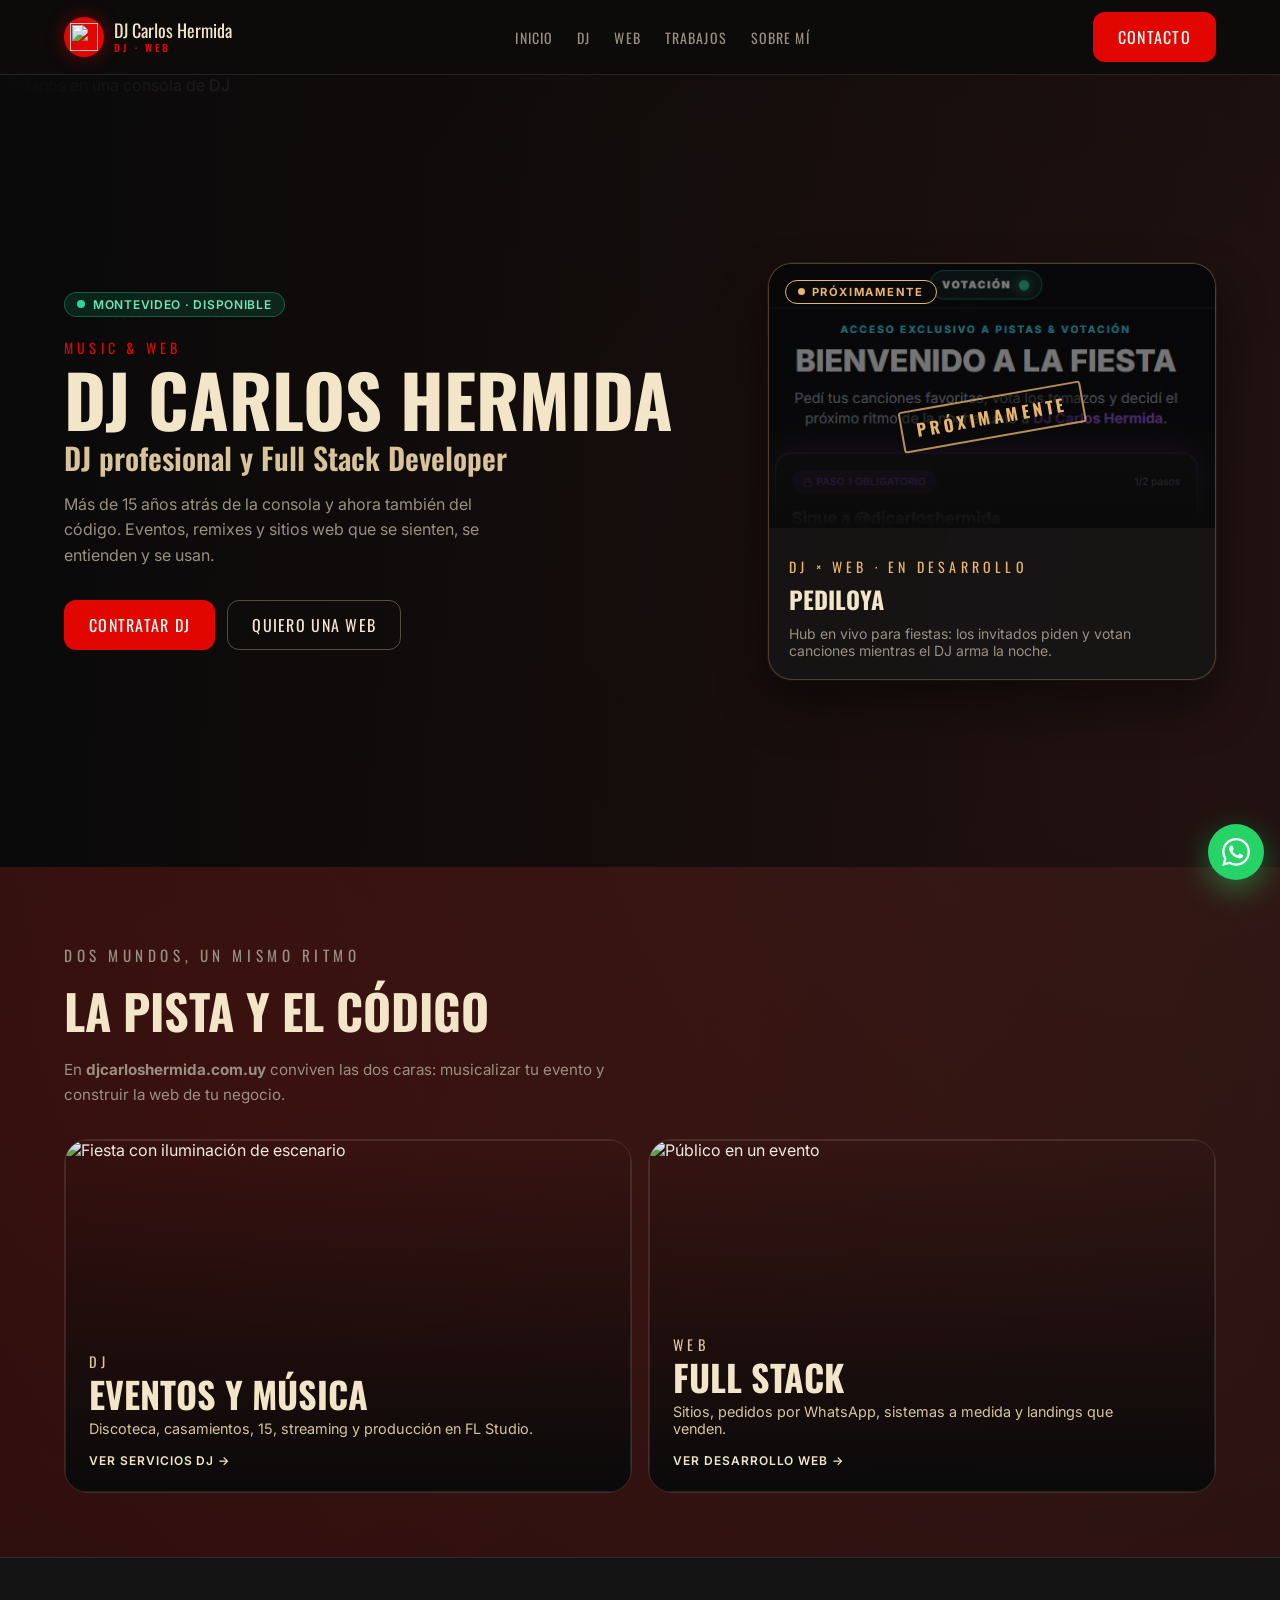
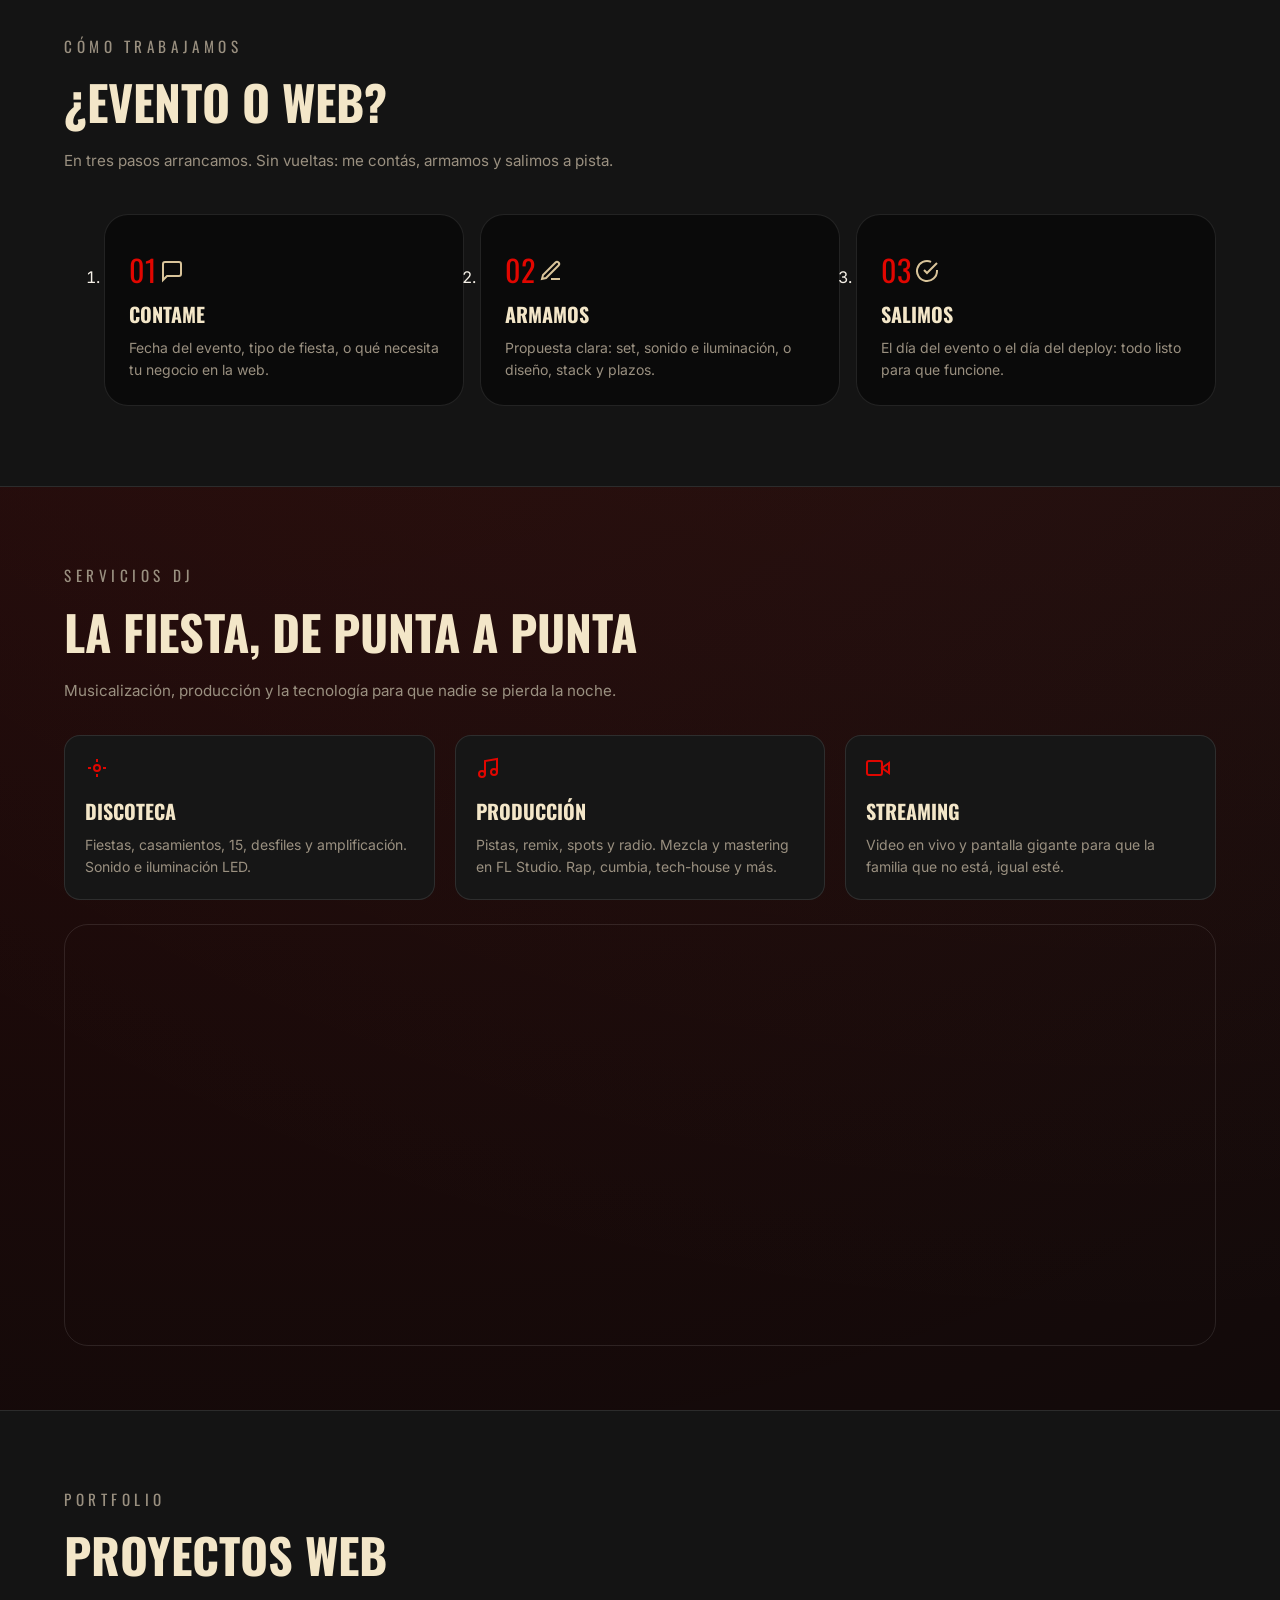
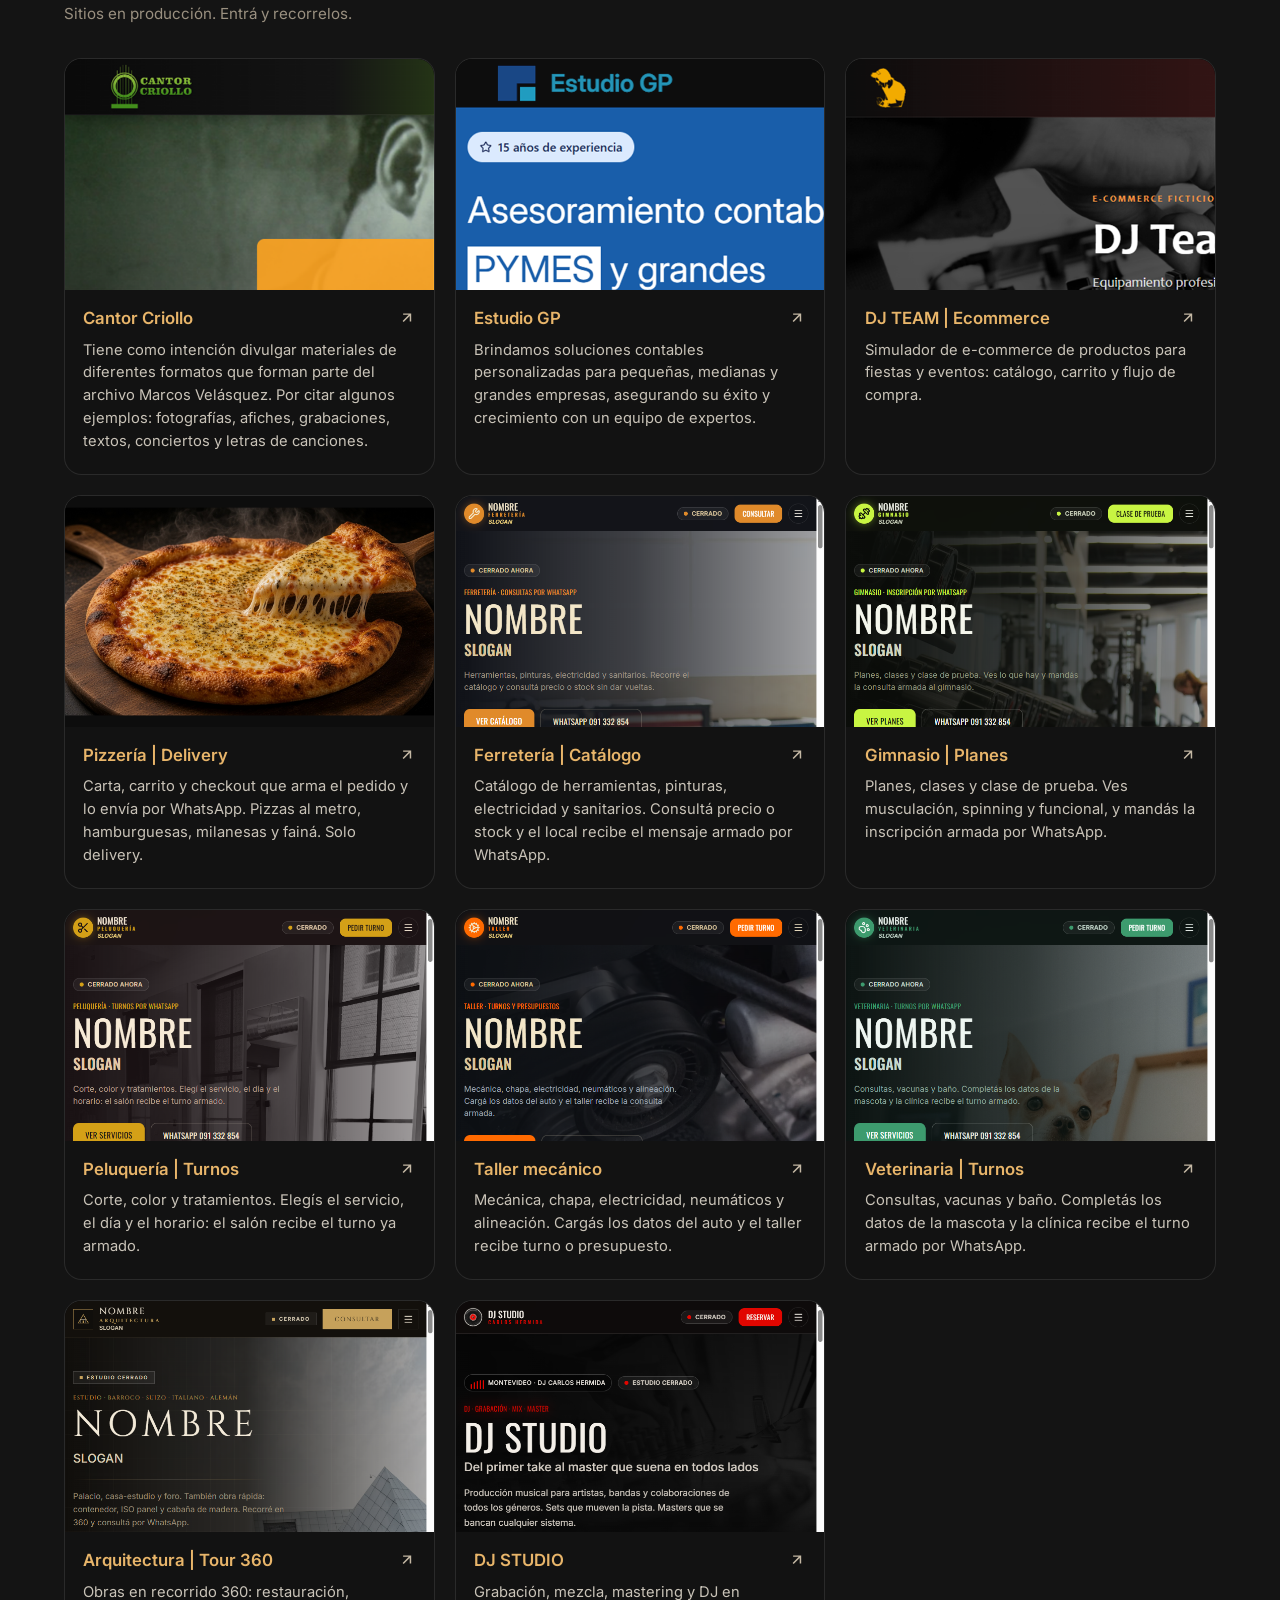
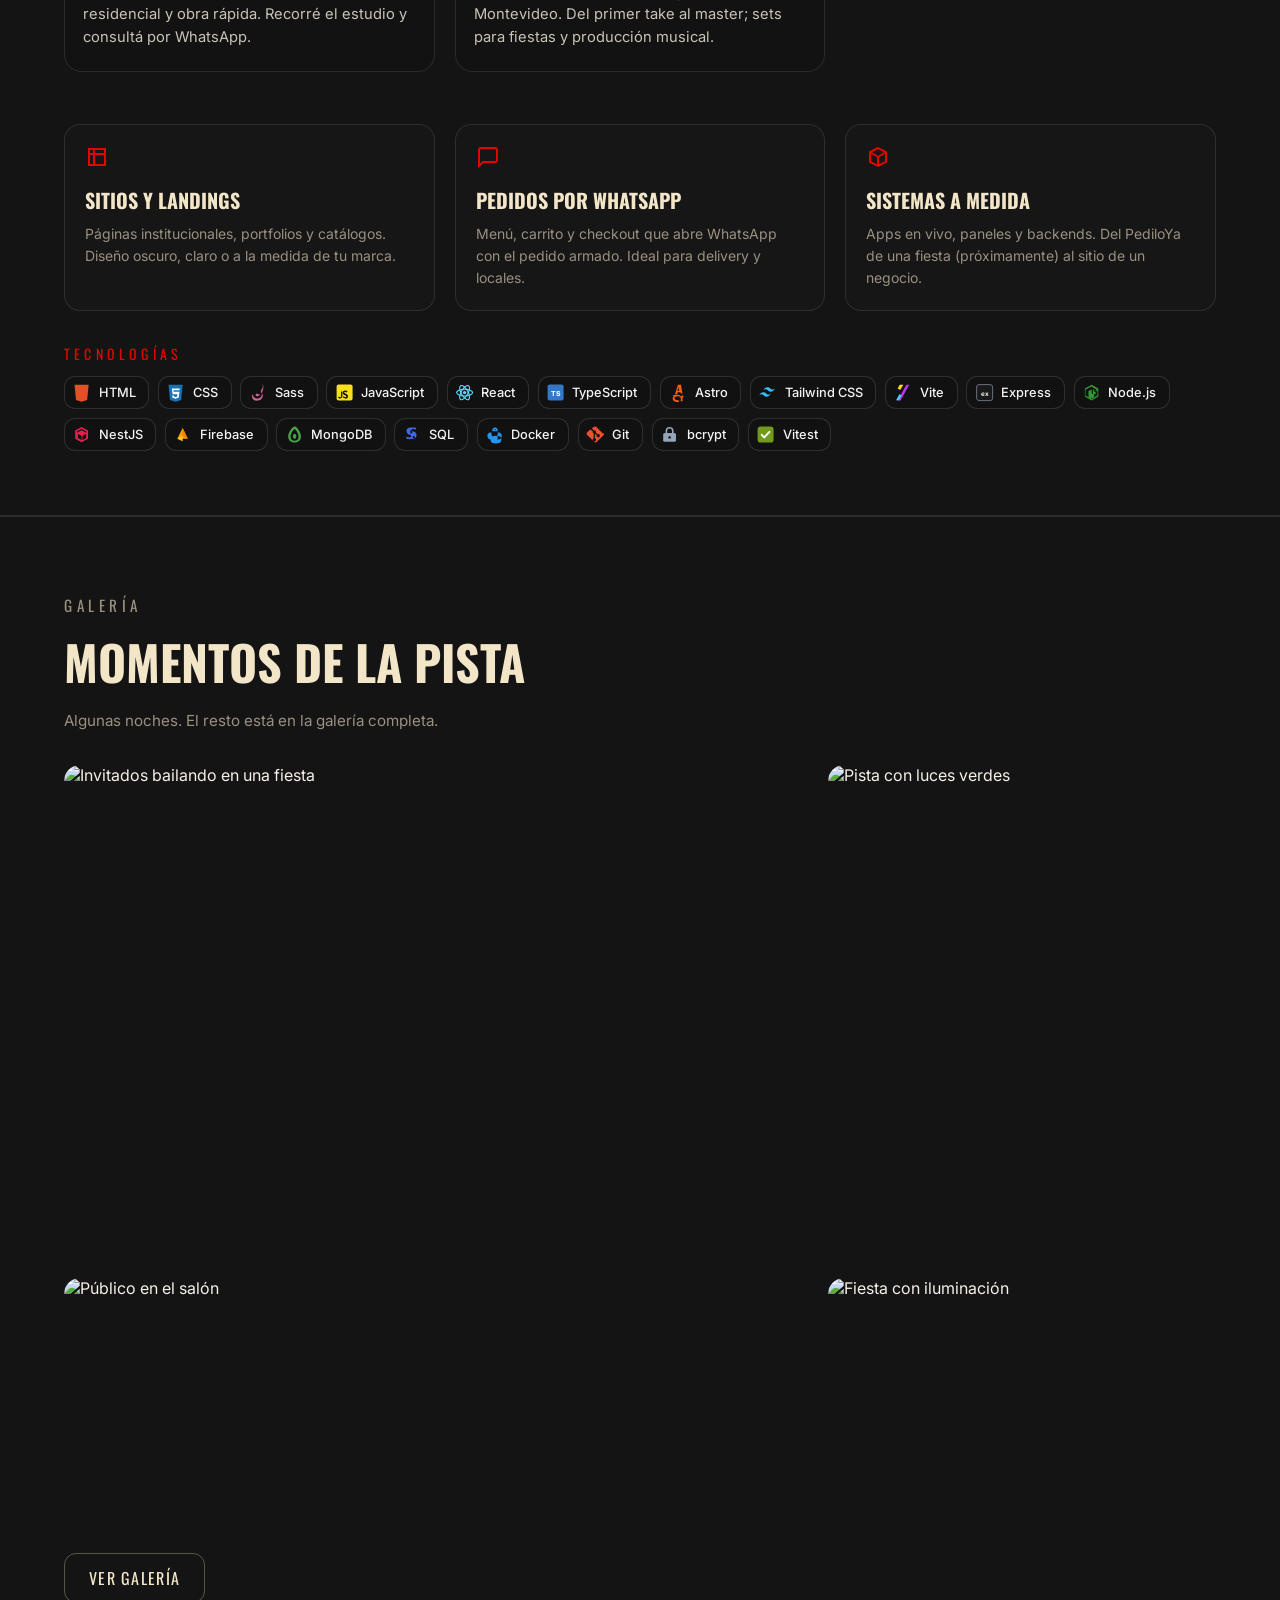
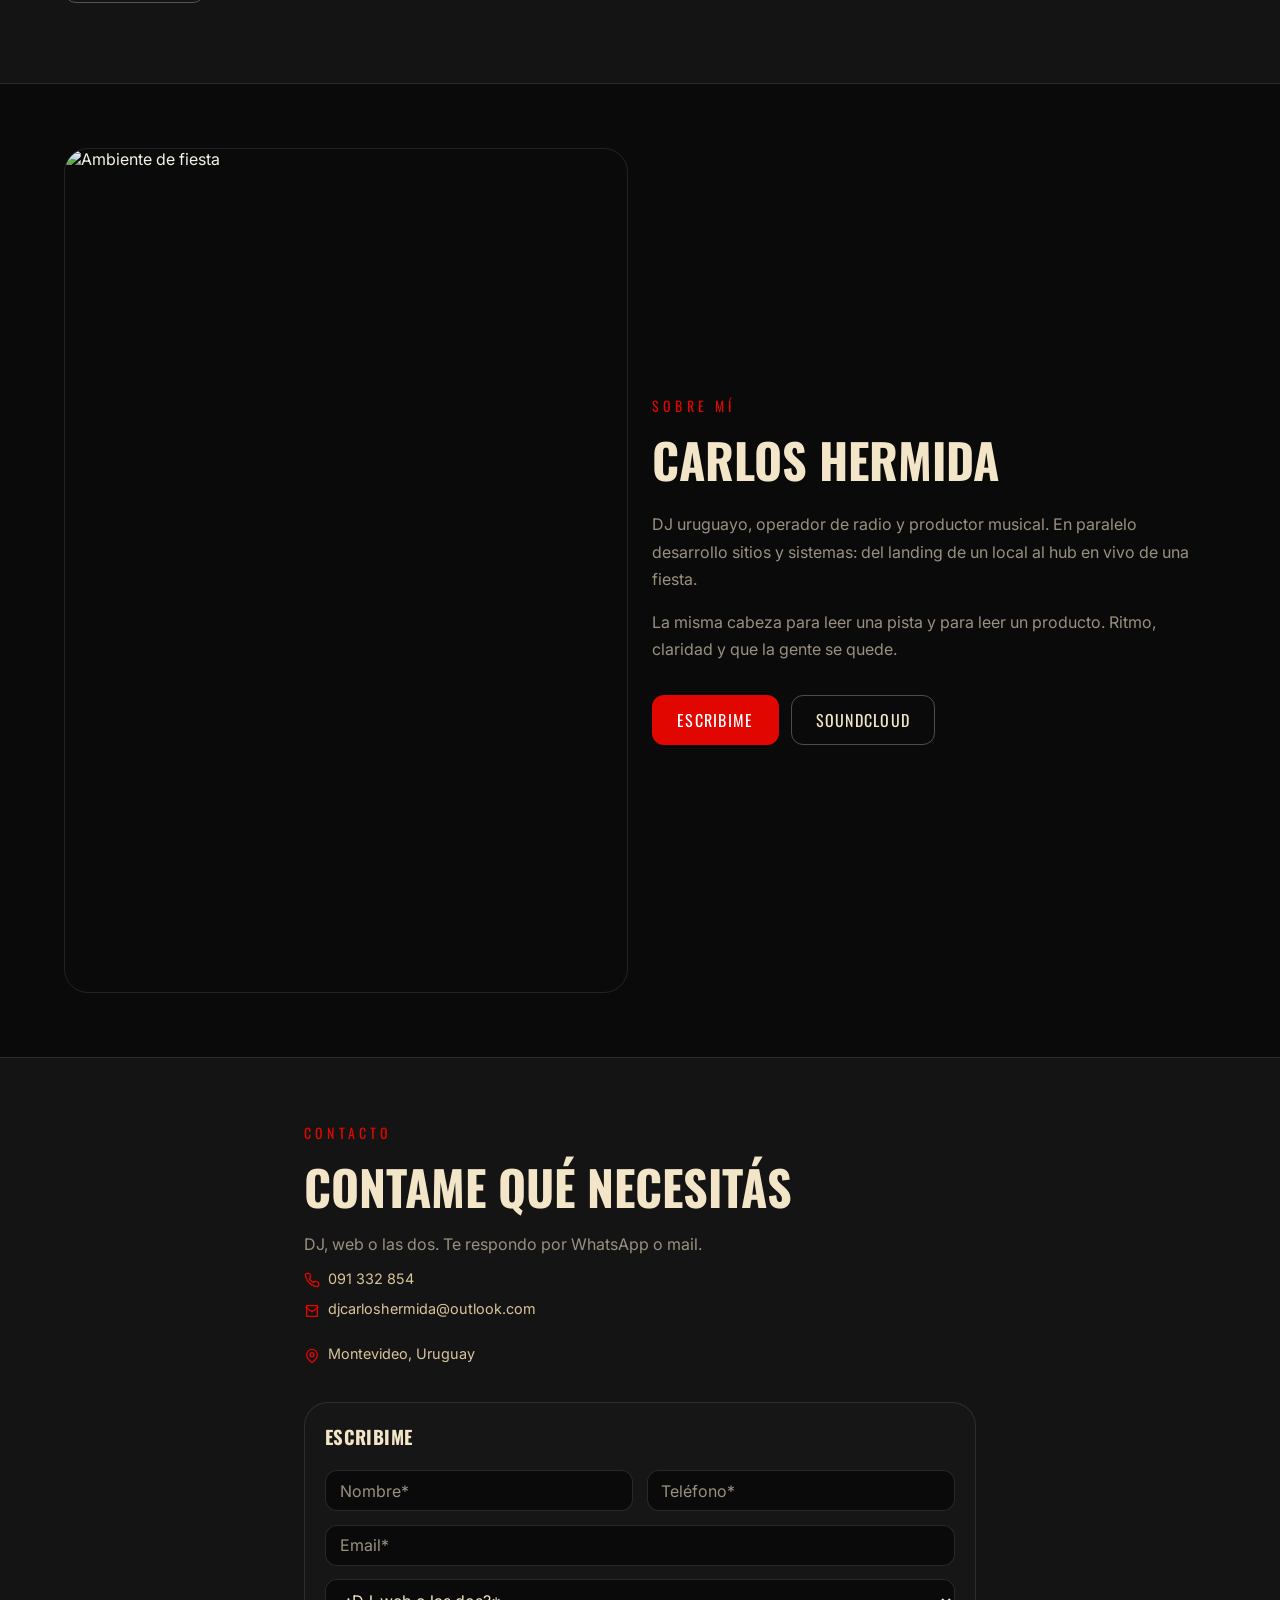
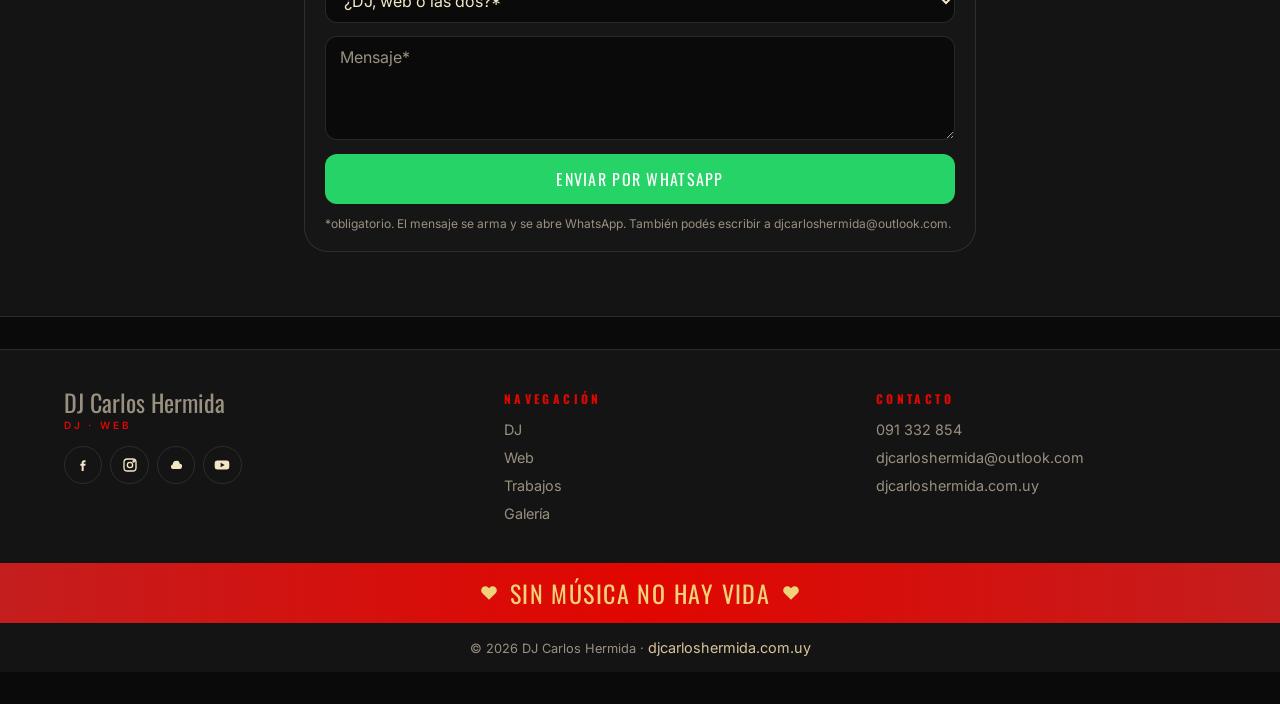
==== commit 51f194a9: "update" ====
--- a/index.html
+++ b/index.html
@@ -227,6 +227,7 @@
             <p>Sitios en producción. Entrá y recorrelos.</p>
           </div>
           <div class="folio-grid">
+
             <a class="folio folio-shot" href="https://cantorcriolloweb.vercel.app/" target="_blank" rel="noopener noreferrer">
               <div class="folio-media">
                 <img src="img/portfolio/cantor.png" alt="Captura del sitio Cantor Criollo" width="1280" height="800">
@@ -239,6 +240,7 @@
                 <p>Tiene como intención divulgar materiales de diferentes formatos que forman parte del archivo Marcos Velásquez. Por citar algunos ejemplos: fotografías, afiches, grabaciones, textos, conciertos y letras de canciones.</p>
               </div>
             </a>
+
             <a class="folio folio-shot" href="https://estudiogp.uy/" target="_blank" rel="noopener noreferrer">
               <div class="folio-media">
                 <img src="img/portfolio/estudiogp.png" alt="Captura del sitio Estudio GP" width="1280" height="800">
@@ -251,6 +253,7 @@
                 <p>Brindamos soluciones contables personalizadas para pequeñas, medianas y grandes empresas, asegurando su éxito y crecimiento con un equipo de expertos.</p>
               </div>
             </a>
+
             <a class="folio folio-shot" href="https://djcarloshermida.vercel.app/" target="_blank" rel="noopener noreferrer">
               <div class="folio-media">
                 <img src="img/portfolio/djteam.png" alt="Captura del e-commerce DJ Team" width="1280" height="800">
@@ -263,6 +266,7 @@
                 <p>Simulador de e-commerce de productos para fiestas y eventos: catálogo, carrito y flujo de compra.</p>
               </div>
             </a>
+
             <a class="folio" href="https://demopizzeriauy.vercel.app/" target="_blank" rel="noopener noreferrer">
               <div class="folio-media">
                 <img src="img/portfolio/pizzeria.png" alt="Captura del sitio de pizzería con delivery" width="1280" height="800">
@@ -275,7 +279,99 @@
                 <p>Carta, carrito y checkout que arma el pedido y lo envía por WhatsApp. Pizzas al metro, hamburguesas, milanesas y fainá. Solo delivery.</p>
               </div>
             </a>
-          </div>
+
+            <a class="folio" href="https://demoferreteria.vercel.app/" target="_blank" rel="noopener noreferrer">
+              <div class="folio-media">
+                <img src="img/portfolio/ferreteria.png" alt="Captura del sitio de ferretería" width="1280" height="800">
+              </div>
+              <div class="folio-body">
+                <h3>
+                  Ferretería | Catálogo
+                  <svg viewBox="0 0 24 24" fill="none" stroke="currentColor" stroke-width="2" aria-hidden="true"><path d="M7 17 17 7M7 7h10v10"/></svg>
+                </h3>
+                <p>Catálogo de herramientas, pinturas, electricidad y sanitarios. Consultá precio o stock y el local recibe el mensaje armado por WhatsApp.</p>
+              </div>
+            </a>
+
+            <a class="folio" href="https://gimnasiouy.vercel.app/" target="_blank" rel="noopener noreferrer">
+              <div class="folio-media">
+                <img src="img/portfolio/gimnasio.png" alt="Captura del sitio de gimnasio" width="1280" height="800">
+              </div>
+              <div class="folio-body">
+                <h3>
+                  Gimnasio | Planes
+                  <svg viewBox="0 0 24 24" fill="none" stroke="currentColor" stroke-width="2" aria-hidden="true"><path d="M7 17 17 7M7 7h10v10"/></svg>
+                </h3>
+                <p>Planes, clases y clase de prueba. Ves musculación, spinning y funcional, y mandás la inscripción armada por WhatsApp.</p>
+              </div>
+            </a>
+
+            <a class="folio" href="https://peluqueriauy.vercel.app/" target="_blank" rel="noopener noreferrer">
+              <div class="folio-media">
+                <img src="img/portfolio/peluqueria.png" alt="Captura del sitio de peluquería" width="1280" height="800">
+              </div>
+              <div class="folio-body">
+                <h3>
+                  Peluquería | Turnos
+                  <svg viewBox="0 0 24 24" fill="none" stroke="currentColor" stroke-width="2" aria-hidden="true"><path d="M7 17 17 7M7 7h10v10"/></svg>
+                </h3>
+                <p>Corte, color y tratamientos. Elegís el servicio, el día y el horario: el salón recibe el turno ya armado.</p>
+              </div>
+            </a>
+
+            <a class="folio" href="https://tallermecanicouy.vercel.app/" target="_blank" rel="noopener noreferrer">
+              <div class="folio-media">
+                <img src="img/portfolio/taller.png" alt="Captura del sitio de taller mecánico" width="1280" height="800">
+              </div>
+              <div class="folio-body">
+                <h3>
+                  Taller mecánico
+                  <svg viewBox="0 0 24 24" fill="none" stroke="currentColor" stroke-width="2" aria-hidden="true"><path d="M7 17 17 7M7 7h10v10"/></svg>
+                </h3>
+                <p>Mecánica, chapa, electricidad, neumáticos y alineación. Cargás los datos del auto y el taller recibe turno o presupuesto.</p>
+              </div>
+            </a>
+
+            <a class="folio" href="https://veterinariauy.vercel.app/" target="_blank" rel="noopener noreferrer">
+              <div class="folio-media">
+                <img src="img/portfolio/veterinaria.png" alt="Captura del sitio de veterinaria" width="1280" height="800">
+              </div>
+              <div class="folio-body">
+                <h3>
+                  Veterinaria | Turnos
+                  <svg viewBox="0 0 24 24" fill="none" stroke="currentColor" stroke-width="2" aria-hidden="true"><path d="M7 17 17 7M7 7h10v10"/></svg>
+                </h3>
+                <p>Consultas, vacunas y baño. Completás los datos de la mascota y la clínica recibe el turno armado por WhatsApp.</p>
+              </div>
+            </a>
+
+            <a class="folio" href="https://arquitecturauy.vercel.app/" target="_blank" rel="noopener noreferrer">
+              <div class="folio-media">
+                <img src="img/portfolio/arquitectura.png" alt="Captura del sitio de arquitectura con recorridos 360" width="1280" height="800">
+              </div>
+              <div class="folio-body">
+                <h3>
+                  Arquitectura | Tour 360
+                  <svg viewBox="0 0 24 24" fill="none" stroke="currentColor" stroke-width="2" aria-hidden="true"><path d="M7 17 17 7M7 7h10v10"/></svg>
+                </h3>
+                <p>Obras en recorrido 360: restauración, residencial y obra rápida. Recorré el estudio y consultá por WhatsApp.</p>
+              </div>
+            </a>
+
+            <a class="folio" href="https://djstudiouy.vercel.app/" target="_blank" rel="noopener noreferrer">
+              <div class="folio-media">
+                <img src="img/portfolio/djstudio.png" alt="Captura del sitio DJ STUDIO" width="1280" height="800">
+              </div>
+              <div class="folio-body">
+                <h3>
+                  DJ STUDIO
+                  <svg viewBox="0 0 24 24" fill="none" stroke="currentColor" stroke-width="2" aria-hidden="true"><path d="M7 17 17 7M7 7h10v10"/></svg>
+                </h3>
+                <p>Grabación, mezcla, mastering y DJ en Montevideo. Del primer take al master; sets para fiestas y producción musical.</p>
+              </div>
+            </a>
+          </div>
+          
           <div class="svc-list web-services">
             <article class="svc card-alt">
               <svg class="icon icon-red" viewBox="0 0 24 24" fill="none" stroke="currentColor" stroke-width="2" aria-hidden="true"><path d="M4 4h16v16H4z"/><path d="M4 9h16M9 4v16"/></svg>
@@ -507,7 +603,7 @@
       <div class="ribbon">
         <p>
           <svg width="18" height="18" viewBox="0 0 24 24" fill="currentColor" aria-hidden="true"><path d="M20.8 4.6a5.5 5.5 0 0 0-7.8 0L12 5.6l-1-1a5.5 5.5 0 0 0-7.8 7.8l1 1L12 21l7.8-7.6 1-1a5.5 5.5 0 0 0 0-7.8z"/></svg>
-          Sets que mueven la pista · Webs que mueven el negocio
+          Sin Música No Hay Vida
           <svg width="18" height="18" viewBox="0 0 24 24" fill="currentColor" aria-hidden="true"><path d="M20.8 4.6a5.5 5.5 0 0 0-7.8 0L12 5.6l-1-1a5.5 5.5 0 0 0-7.8 7.8l1 1L12 21l7.8-7.6 1-1a5.5 5.5 0 0 0 0-7.8z"/></svg>
         </p>
       </div>
